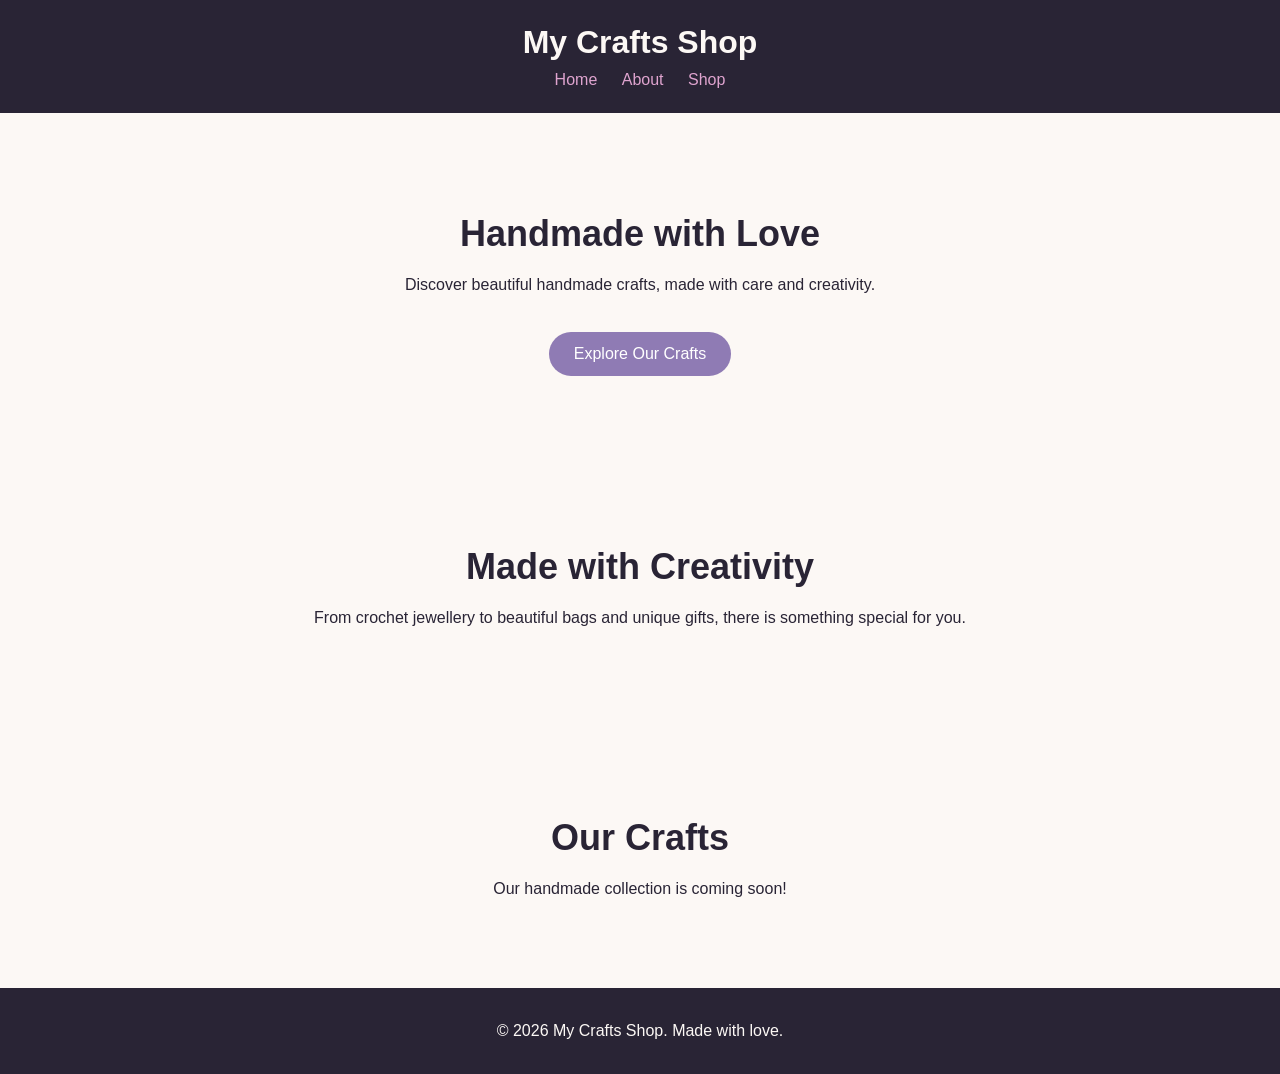
==== index.html @ 388a6484 "Add initial HTML structure for My Crafts Shop" ====
<!DOCTYPE html>
<html lang="en">
<head>
    <meta charset="UTF-8">
    <meta name="viewport" content="width=device-width, initial-scale=1.0">
    <title>My Crafts Shop</title>

    <style>
        * {
            box-sizing: border-box;
        }

        body {
            margin: 0;
            font-family: Arial, sans-serif;
            background-color: #FCF8F5;
            color: #292435;
        }

        header {
            background-color: #292435;
            color: #FCF8F5;
            padding: 24px;
            text-align: center;
        }

        header h1 {
            margin: 0 0 10px;
        }

        nav a {
            color: #DFA4CF;
            text-decoration: none;
            margin: 0 10px;
        }

        .hero {
            text-align: center;
            padding: 70px 20px;
        }

        .hero h2 {
            font-size: 36px;
            margin-bottom: 12px;
        }

        .hero p {
            line-height: 1.7;
        }

        .shop-button {
            display: inline-block;
            margin-top: 18px;
            padding: 13px 25px;
            background-color: #8F7BB4;
            color: white;
            text-decoration: none;
            border-radius: 25px;
        }

        footer {
            background-color: #292435;
            color: #FCF8F5;
            text-align: center;
            padding: 18px;
        }
    </style>
</head>

<body>

    <header>
        <h1>My Crafts Shop</h1>
        <nav>
            <a href="#home">Home</a>
            <a href="#about">About</a>
            <a href="#shop">Shop</a>
        </nav>
    </header>

    <main>
        <section class="hero" id="home">
            <h2>Handmade with Love</h2>
            <p>Discover beautiful handmade crafts, made with care
               and creativity.</p>
            <a class="shop-button" href="#shop">Explore Our Crafts</a>
        </section>

        <section class="hero" id="about">
            <h2>Made with Creativity</h2>
            <p>From crochet jewellery to beautiful bags and
               unique gifts, there is something special for you.</p>
        </section>

        <section class="hero" id="shop">
            <h2>Our Crafts</h2>
            <p>Our handmade collection is coming soon!</p>
        </section>
    </main>

    <footer>
        <p>© 2026 My Crafts Shop. Made with love.</p>
    </footer>

</body>
</html>
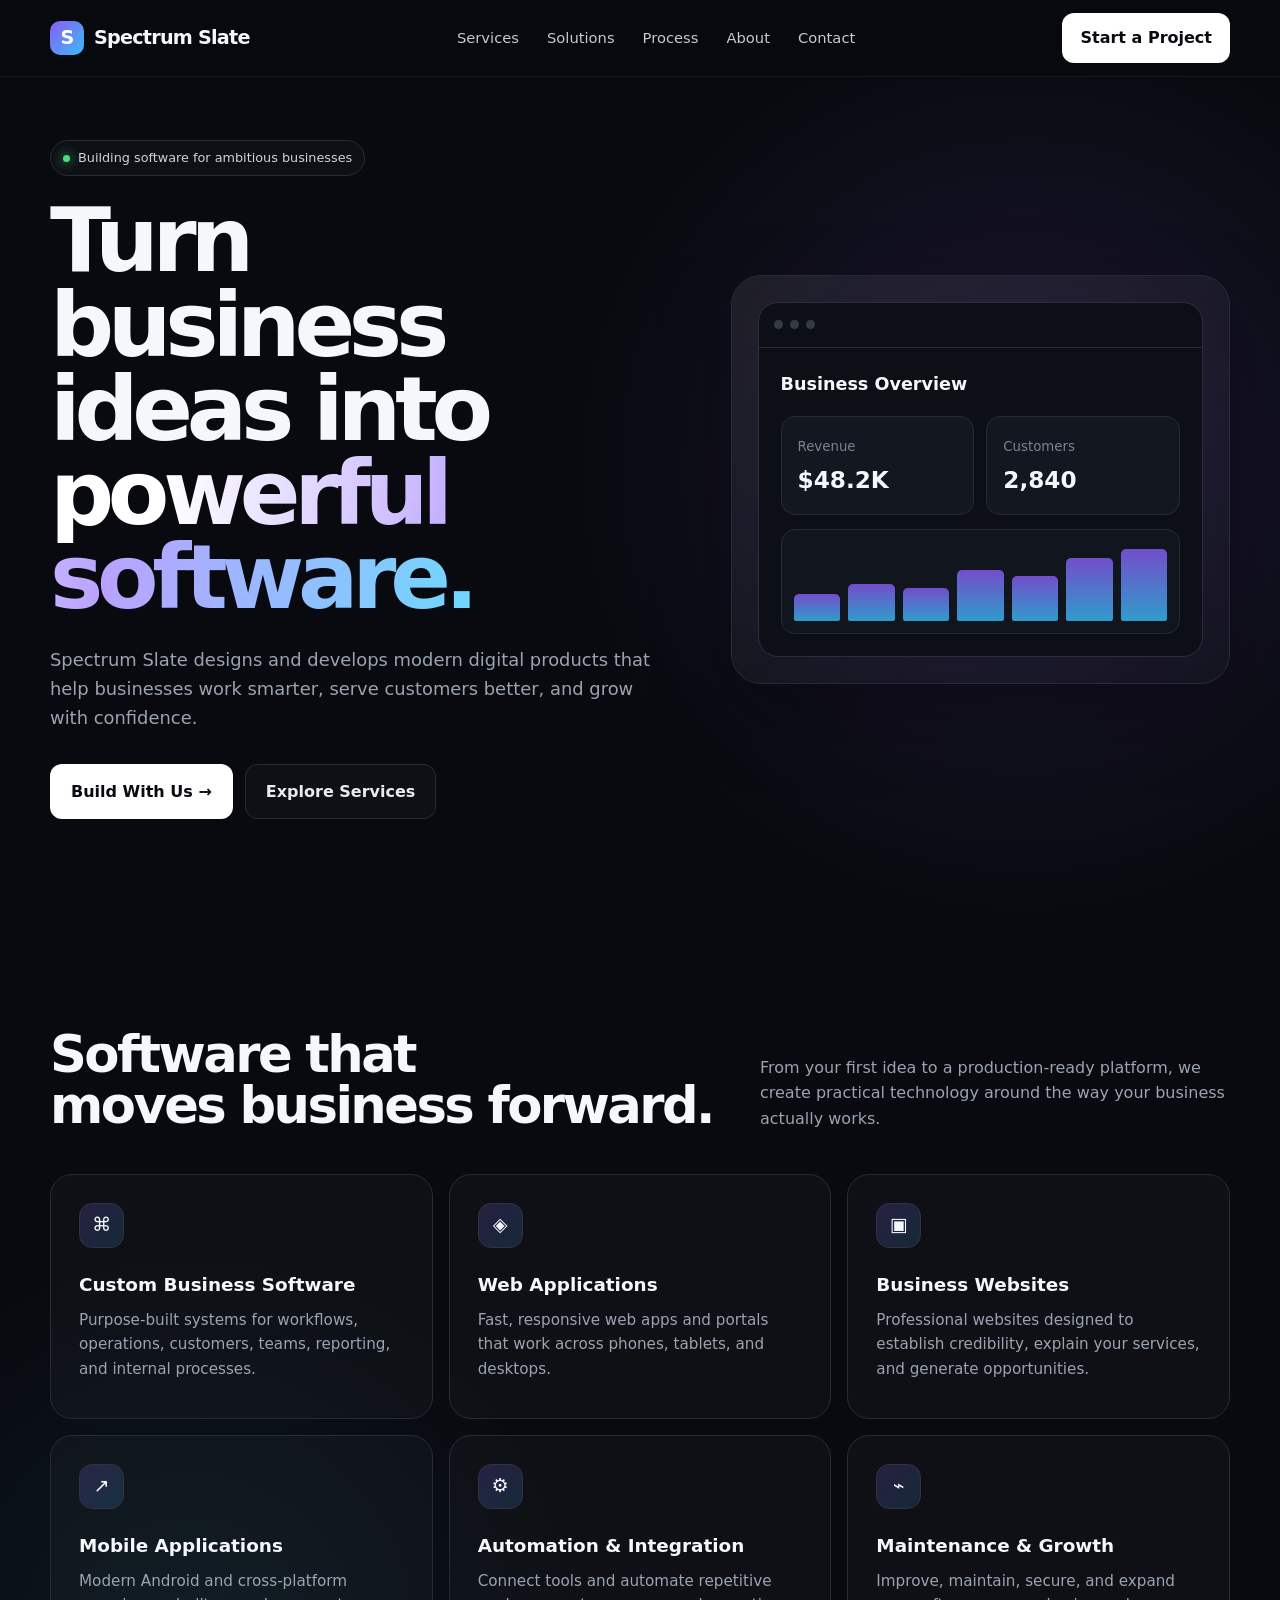
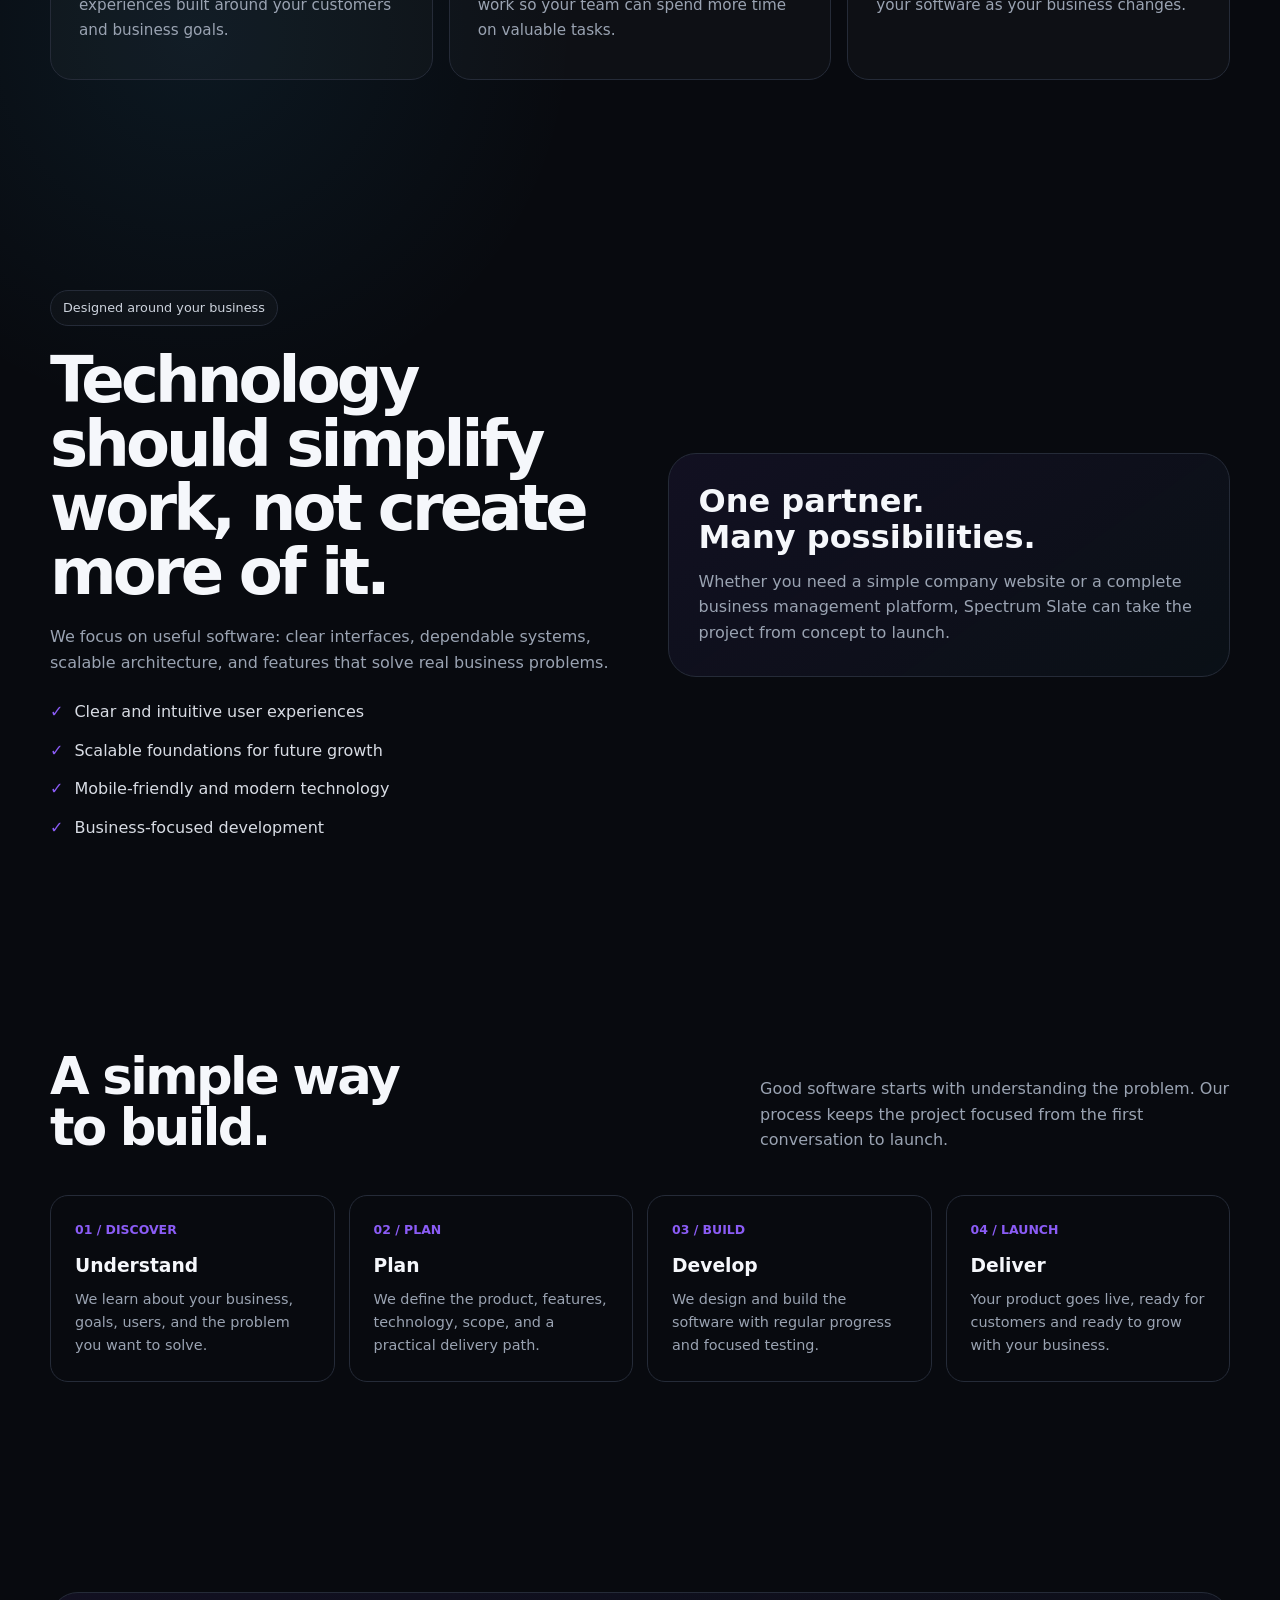
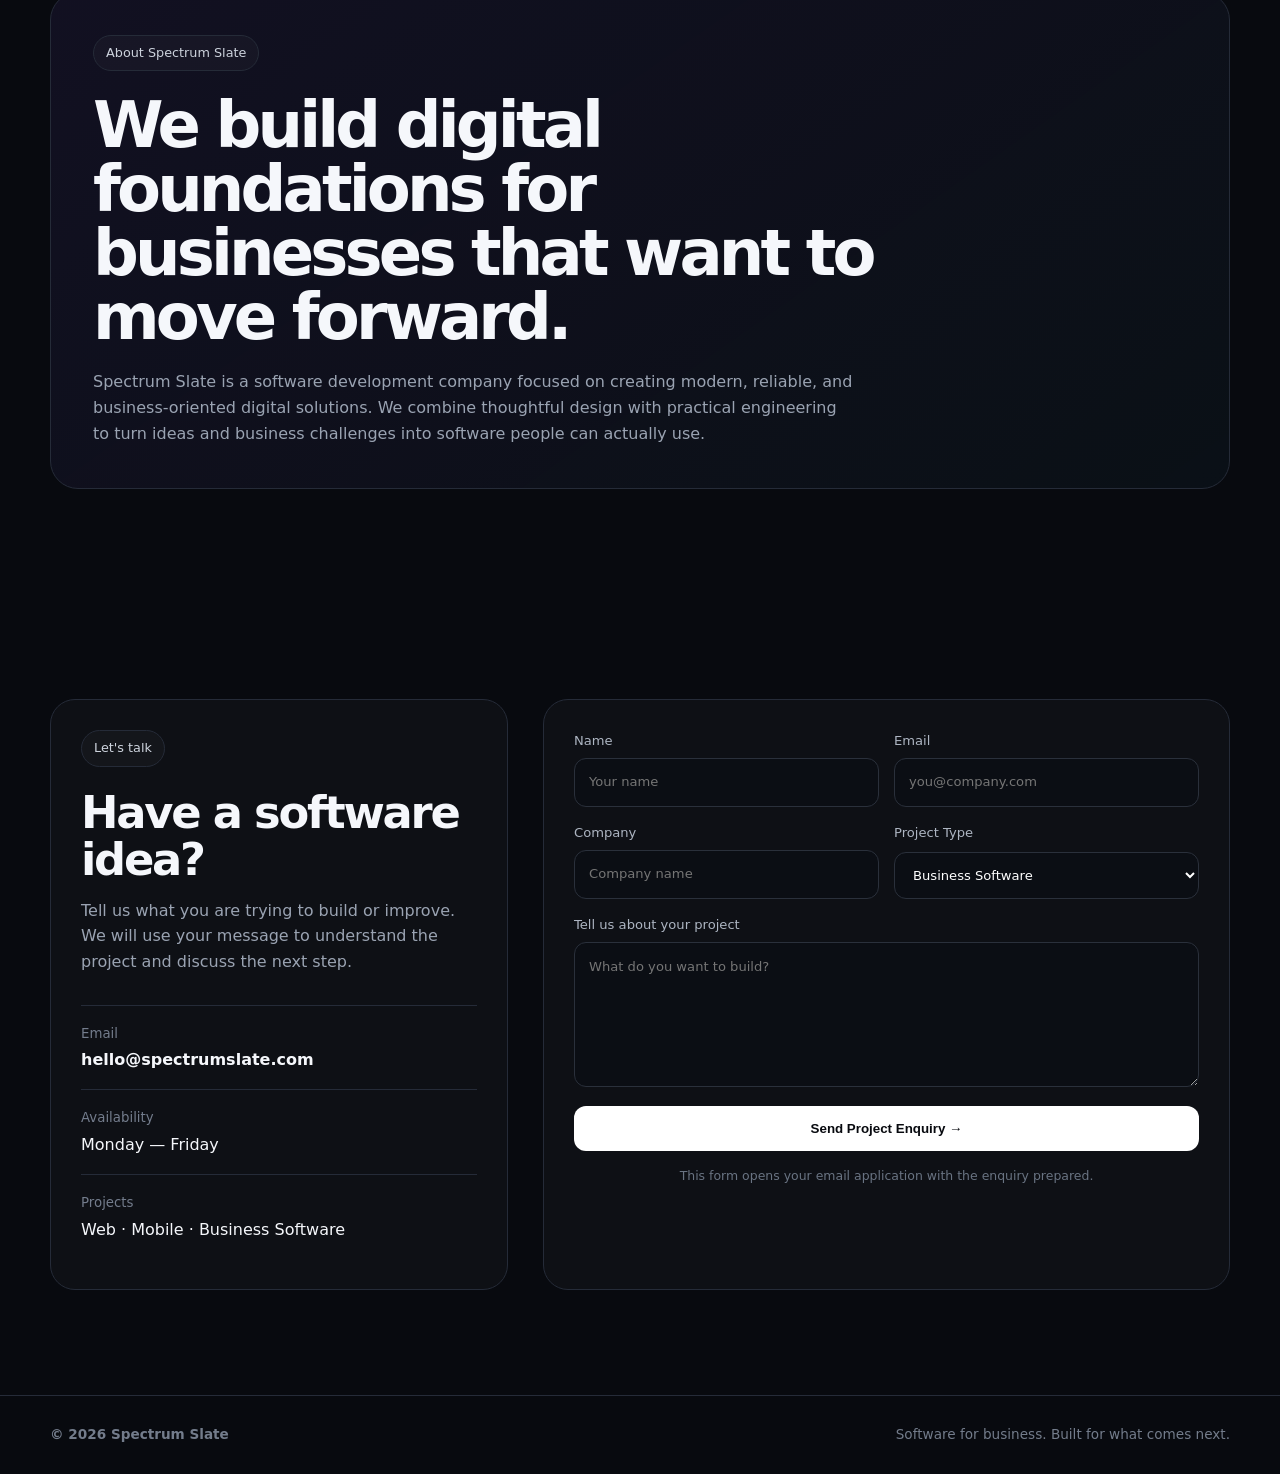
==== commit 13cb5655: "Add initial index.html for Spectrum Slate website This HTML file serves as the main structure for th" ====
--- a/index.html
+++ b/index.html
@@ -1,107 +1,230 @@
-
 <!DOCTYPE html>
 <html lang="en">
 <head>
-    <meta charset="UTF-8">
-    <meta name="viewport" content="width=device-width, initial-scale=1.0">
-    <title>My Crafts Shop</title>
-
-    <style>
-        * {
-            box-sizing: border-box;
-        }
-
-        body {
-            margin: 0;
-            font-family: Arial, sans-serif;
-            background-color: #FCF8F5;
-            color: #292435;
-        }
-
-        header {
-            background-color: #292435;
-            color: #FCF8F5;
-            padding: 24px;
-            text-align: center;
-        }
-
-        header h1 {
-            margin: 0 0 10px;
-        }
-
-        nav a {
-            color: #DFA4CF;
-            text-decoration: none;
-            margin: 0 10px;
-        }
-
-        .hero {
-            text-align: center;
-            padding: 70px 20px;
-        }
-
-        .hero h2 {
-            font-size: 36px;
-            margin-bottom: 12px;
-        }
-
-        .hero p {
-            line-height: 1.7;
-        }
-
-        .shop-button {
-            display: inline-block;
-            margin-top: 18px;
-            padding: 13px 25px;
-            background-color: #8F7BB4;
-            color: white;
-            text-decoration: none;
-            border-radius: 25px;
-        }
-
-        footer {
-            background-color: #292435;
-            color: #FCF8F5;
-            text-align: center;
-            padding: 18px;
-        }
-    </style>
+  <meta charset="UTF-8">
+  <meta name="viewport" content="width=device-width, initial-scale=1.0">
+  <meta name="description" content="Spectrum Slate builds modern software solutions for businesses, from websites and business systems to custom applications.">
+  <meta name="keywords" content="Spectrum Slate, business software, software development, web development, custom software, business systems">
+  <meta name="theme-color" content="#0b0d12">
+  <title>Spectrum Slate — Software for Business</title>
+  <style>
+    :root{
+      --bg:#080a0f;--surface:#10131a;--surface2:#151923;--text:#f5f7fb;
+      --muted:#9aa3b2;--line:#252b38;--accent:#8b5cf6;--accent2:#38bdf8;
+      --max:1180px;--radius:22px;
+    }
+    *{box-sizing:border-box;margin:0;padding:0}
+    html{scroll-behavior:smooth}
+    body{font-family:Inter,ui-sans-serif,system-ui,-apple-system,Segoe UI,Roboto,Arial,sans-serif;background:
+      radial-gradient(circle at 80% 10%,rgba(139,92,246,.16),transparent 28rem),
+      radial-gradient(circle at 15% 35%,rgba(56,189,248,.08),transparent 24rem),var(--bg);
+      color:var(--text);line-height:1.6;overflow-x:hidden}
+    a{color:inherit;text-decoration:none}
+    .container{width:min(calc(100% - 40px),var(--max));margin:auto}
+    header{position:fixed;top:0;left:0;right:0;z-index:20;background:rgba(8,10,15,.72);backdrop-filter:blur(18px);border-bottom:1px solid rgba(255,255,255,.06)}
+    nav{height:76px;display:flex;align-items:center;justify-content:space-between}
+    .logo{font-size:1.2rem;font-weight:800;letter-spacing:-.04em;display:flex;align-items:center;gap:10px}
+    .logo-mark{width:34px;height:34px;border-radius:10px;background:linear-gradient(135deg,var(--accent),var(--accent2));display:grid;place-items:center;font-weight:900;color:#fff}
+    .links{display:flex;gap:28px;align-items:center}
+    .links a{font-size:.92rem;color:#c5cad4;transition:.2s}
+    .links a:hover{color:#fff}
+    .nav-cta,.btn{display:inline-flex;align-items:center;justify-content:center;border:1px solid transparent;border-radius:12px;padding:11px 17px;font-weight:700;transition:.2s}
+    .nav-cta,.btn-primary{background:#fff;color:#080a0f}
+    .nav-cta:hover,.btn-primary:hover{transform:translateY(-2px);box-shadow:0 12px 35px rgba(255,255,255,.12)}
+    .menu{display:none;background:none;border:0;color:#fff;font-size:1.7rem}
+    section{padding:105px 0}
+    .hero{min-height:100vh;display:flex;align-items:center;padding-top:140px}
+    .hero-grid{display:grid;grid-template-columns:1.1fr .9fr;gap:70px;align-items:center}
+    .eyebrow{display:inline-flex;gap:8px;align-items:center;border:1px solid var(--line);background:rgba(255,255,255,.025);border-radius:999px;padding:7px 12px;color:#cdd3dd;font-size:.8rem;margin-bottom:22px}
+    .dot{width:7px;height:7px;border-radius:50%;background:#4ade80;box-shadow:0 0 12px #4ade80}
+    h1{font-size:clamp(3rem,7vw,6.5rem);line-height:.94;letter-spacing:-.07em;max-width:850px}
+    .gradient{background:linear-gradient(100deg,#fff 15%,#b9a2ff 55%,#6ed8ff);-webkit-background-clip:text;background-clip:text;color:transparent}
+    .hero p{font-size:1.12rem;color:var(--muted);max-width:650px;margin:27px 0 31px}
+    .actions{display:flex;gap:12px;flex-wrap:wrap}
+    .btn{padding:14px 20px}
+    .btn-secondary{border-color:var(--line);background:rgba(255,255,255,.025);color:#e8ebf1}
+    .btn-secondary:hover{border-color:#4a5262;background:rgba(255,255,255,.06)}
+    .hero-card{position:relative;border:1px solid var(--line);border-radius:30px;background:linear-gradient(145deg,rgba(255,255,255,.07),rgba(255,255,255,.015));padding:26px;box-shadow:0 30px 80px rgba(0,0,0,.3)}
+    .window{border:1px solid #29303d;border-radius:20px;background:#0c0f15;overflow:hidden}
+    .window-top{height:45px;border-bottom:1px solid #252b36;display:flex;align-items:center;gap:7px;padding:0 15px}
+    .window-top i{width:9px;height:9px;border-radius:50%;background:#343b49}
+    .dashboard{padding:22px}
+    .dash-title{font-size:1.1rem;font-weight:750;margin-bottom:18px}
+    .metric-grid{display:grid;grid-template-columns:repeat(2,1fr);gap:12px}
+    .metric{background:#131720;border:1px solid #252b36;border-radius:14px;padding:16px}
+    .metric small{color:#788292}.metric strong{display:block;font-size:1.45rem;margin-top:3px}
+    .bars{margin-top:14px;height:105px;display:flex;align-items:end;gap:8px;padding:12px;background:#11151d;border:1px solid #252b36;border-radius:14px}
+    .bar{flex:1;border-radius:5px 5px 2px 2px;background:linear-gradient(180deg,#8b5cf6,#38bdf8);opacity:.8}
+    .section-head{display:flex;justify-content:space-between;gap:30px;align-items:end;margin-bottom:42px}
+    .section-head h2{font-size:clamp(2rem,4vw,3.5rem);line-height:1;letter-spacing:-.05em}
+    .section-head p{color:var(--muted);max-width:470px}
+    .cards{display:grid;grid-template-columns:repeat(3,1fr);gap:16px}
+    .card{border:1px solid var(--line);background:rgba(255,255,255,.025);border-radius:var(--radius);padding:28px;min-height:245px;transition:.25s}
+    .card:hover{transform:translateY(-5px);border-color:#3b4352;background:rgba(255,255,255,.045)}
+    .icon{width:45px;height:45px;border-radius:13px;background:linear-gradient(135deg,rgba(139,92,246,.2),rgba(56,189,248,.15));border:1px solid #343142;display:grid;place-items:center;margin-bottom:22px;font-size:1.2rem}
+    .card h3{font-size:1.15rem;margin-bottom:9px}.card p{color:var(--muted);font-size:.95rem}
+    .split{display:grid;grid-template-columns:1fr 1fr;gap:55px;align-items:center}
+    .feature-box{border:1px solid var(--line);border-radius:28px;padding:30px;background:linear-gradient(145deg,rgba(139,92,246,.08),rgba(56,189,248,.03))}
+    .feature-box h3{font-size:2rem;line-height:1.1;margin-bottom:14px}.feature-box p{color:var(--muted)}
+    .checks{display:grid;gap:13px;margin-top:24px}.check{display:flex;gap:11px;align-items:flex-start;color:#d8dce4}.check span{color:#8b5cf6;font-weight:900}
+    .steps{display:grid;grid-template-columns:repeat(4,1fr);gap:14px}.step{padding:24px;border:1px solid var(--line);border-radius:18px}.num{font-size:.78rem;color:#8b5cf6;font-weight:800}.step h3{margin:11px 0 7px}.step p{color:var(--muted);font-size:.9rem}
+    .contact-wrap{display:grid;grid-template-columns:.8fr 1.2fr;gap:35px}
+    .contact-info,.form{border:1px solid var(--line);border-radius:25px;padding:30px;background:rgba(255,255,255,.025)}
+    .contact-info h2{font-size:2.8rem;line-height:1.05;letter-spacing:-.05em;margin-bottom:15px}.contact-info>p{color:var(--muted);margin-bottom:30px}
+    .contact-item{padding:17px 0;border-top:1px solid var(--line)}.contact-item small{display:block;color:#737c8c;margin-bottom:3px}.contact-item a{font-weight:650}
+    form{display:grid;gap:15px}.row{display:grid;grid-template-columns:1fr 1fr;gap:15px}
+    label{font-size:.82rem;color:#adb5c2;display:grid;gap:7px}
+    input,textarea,select{width:100%;border:1px solid #2a303b;background:#0b0e14;color:#fff;border-radius:12px;padding:13px 14px;font:inherit;outline:none}
+    input:focus,textarea:focus,select:focus{border-color:#7160a8;box-shadow:0 0 0 3px rgba(139,92,246,.1)}
+    textarea{min-height:145px;resize:vertical}.form .btn{width:100%;margin-top:4px;cursor:pointer}
+    .notice{font-size:.78rem;color:#697382;text-align:center}
+    footer{border-top:1px solid var(--line);padding:28px 0;color:#737c8b;font-size:.85rem}.footer-inner{display:flex;justify-content:space-between;gap:20px}
+    @media(max-width:900px){.hero-grid,.split,.contact-wrap{grid-template-columns:1fr}.cards{grid-template-columns:1fr 1fr}.steps{grid-template-columns:1fr 1fr}.hero-card{max-width:650px}.hero{padding-top:125px}}
+    @media(max-width:650px){.container{width:min(calc(100% - 28px),var(--max))}section{padding:78px 0}.links{display:none;position:absolute;top:76px;left:0;right:0;padding:20px;background:#0b0e14;border-bottom:1px solid var(--line);flex-direction:column;gap:18px}.links.open{display:flex}.menu{display:block}.nav-cta{display:none}.cards,.steps,.row{grid-template-columns:1fr}.hero h1{font-size:3.5rem}.section-head{display:block}.section-head p{margin-top:16px}.footer-inner{display:block}.footer-inner span{display:block;margin-top:8px}}
+  </style>
 </head>
-
 <body>
-
-    <header>
-        <h1>My Crafts Shop</h1>
-        <nav>
-            <a href="#home">Home</a>
-            <a href="#about">About</a>
-            <a href="#shop">Shop</a>
-        </nav>
-    </header>
-
-    <main>
-        <section class="hero" id="home">
-            <h2>Handmade with Love</h2>
-            <p>Discover beautiful handmade crafts, made with care
-               and creativity.</p>
-            <a class="shop-button" href="#shop">Explore Our Crafts</a>
-        </section>
-
-        <section class="hero" id="about">
-            <h2>Made with Creativity</h2>
-            <p>From crochet jewellery to beautiful bags and
-               unique gifts, there is something special for you.</p>
-        </section>
-
-        <section class="hero" id="shop">
-            <h2>Our Crafts</h2>
-            <p>Our handmade collection is coming soon!</p>
-        </section>
-    </main>
-
-    <footer>
-        <p>© 2026 My Crafts Shop. Made with love.</p>
-    </footer>
-
+<header>
+  <div class="container">
+    <nav>
+      <a href="#home" class="logo"><span class="logo-mark">S</span> Spectrum Slate</a>
+      <div class="links" id="navLinks">
+        <a href="#services">Services</a><a href="#solutions">Solutions</a><a href="#process">Process</a><a href="#about">About</a><a href="#contact">Contact</a>
+      </div>
+      <a class="nav-cta" href="#contact">Start a Project</a>
+      <button class="menu" id="menu" aria-label="Open menu">☰</button>
+    </nav>
+  </div>
+</header>
+
+<main>
+<section class="hero" id="home">
+  <div class="container hero-grid">
+    <div>
+      <div class="eyebrow"><span class="dot"></span> Building software for ambitious businesses</div>
+      <h1>Turn business ideas into <span class="gradient">powerful software.</span></h1>
+      <p>Spectrum Slate designs and develops modern digital products that help businesses work smarter, serve customers better, and grow with confidence.</p>
+      <div class="actions"><a class="btn btn-primary" href="#contact">Build With Us →</a><a class="btn btn-secondary" href="#services">Explore Services</a></div>
+    </div>
+    <div class="hero-card">
+      <div class="window">
+        <div class="window-top"><i></i><i></i><i></i></div>
+        <div class="dashboard">
+          <div class="dash-title">Business Overview</div>
+          <div class="metric-grid"><div class="metric"><small>Revenue</small><strong>$48.2K</strong></div><div class="metric"><small>Customers</small><strong>2,840</strong></div></div>
+          <div class="bars"><div class="bar" style="height:35%"></div><div class="bar" style="height:48%"></div><div class="bar" style="height:42%"></div><div class="bar" style="height:65%"></div><div class="bar" style="height:57%"></div><div class="bar" style="height:80%"></div><div class="bar" style="height:92%"></div></div>
+        </div>
+      </div>
+    </div>
+  </div>
+</section>
+
+<section id="services">
+  <div class="container">
+    <div class="section-head"><h2>Software that<br>moves business forward.</h2><p>From your first idea to a production-ready platform, we create practical technology around the way your business actually works.</p></div>
+    <div class="cards">
+      <article class="card"><div class="icon">⌘</div><h3>Custom Business Software</h3><p>Purpose-built systems for workflows, operations, customers, teams, reporting, and internal processes.</p></article>
+      <article class="card"><div class="icon">◈</div><h3>Web Applications</h3><p>Fast, responsive web apps and portals that work across phones, tablets, and desktops.</p></article>
+      <article class="card"><div class="icon">▣</div><h3>Business Websites</h3><p>Professional websites designed to establish credibility, explain your services, and generate opportunities.</p></article>
+      <article class="card"><div class="icon">↗</div><h3>Mobile Applications</h3><p>Modern Android and cross-platform experiences built around your customers and business goals.</p></article>
+      <article class="card"><div class="icon">⚙</div><h3>Automation & Integration</h3><p>Connect tools and automate repetitive work so your team can spend more time on valuable tasks.</p></article>
+      <article class="card"><div class="icon">⌁</div><h3>Maintenance & Growth</h3><p>Improve, maintain, secure, and expand your software as your business changes.</p></article>
+    </div>
+  </div>
+</section>
+
+<section id="solutions">
+  <div class="container split">
+    <div>
+      <div class="eyebrow">Designed around your business</div>
+      <h2 style="font-size:clamp(2.2rem,5vw,4.2rem);line-height:1;letter-spacing:-.06em">Technology should simplify work, not create more of it.</h2>
+      <p style="color:var(--muted);margin-top:20px">We focus on useful software: clear interfaces, dependable systems, scalable architecture, and features that solve real business problems.</p>
+      <div class="checks">
+        <div class="check"><span>✓</span> Clear and intuitive user experiences</div>
+        <div class="check"><span>✓</span> Scalable foundations for future growth</div>
+        <div class="check"><span>✓</span> Mobile-friendly and modern technology</div>
+        <div class="check"><span>✓</span> Business-focused development</div>
+      </div>
+    </div>
+    <div class="feature-box">
+      <h3>One partner.<br>Many possibilities.</h3>
+      <p>Whether you need a simple company website or a complete business management platform, Spectrum Slate can take the project from concept to launch.</p>
+    </div>
+  </div>
+</section>
+
+<section id="process">
+  <div class="container">
+    <div class="section-head"><h2>A simple way<br>to build.</h2><p>Good software starts with understanding the problem. Our process keeps the project focused from the first conversation to launch.</p></div>
+    <div class="steps">
+      <div class="step"><div class="num">01 / DISCOVER</div><h3>Understand</h3><p>We learn about your business, goals, users, and the problem you want to solve.</p></div>
+      <div class="step"><div class="num">02 / PLAN</div><h3>Plan</h3><p>We define the product, features, technology, scope, and a practical delivery path.</p></div>
+      <div class="step"><div class="num">03 / BUILD</div><h3>Develop</h3><p>We design and build the software with regular progress and focused testing.</p></div>
+      <div class="step"><div class="num">04 / LAUNCH</div><h3>Deliver</h3><p>Your product goes live, ready for customers and ready to grow with your business.</p></div>
+    </div>
+  </div>
+</section>
+
+<section id="about">
+  <div class="container">
+    <div class="feature-box" style="padding:42px">
+      <div class="eyebrow">About Spectrum Slate</div>
+      <h2 style="font-size:clamp(2.3rem,5vw,4rem);line-height:1;letter-spacing:-.06em;max-width:800px">We build digital foundations for businesses that want to move forward.</h2>
+      <p style="max-width:760px;margin-top:20px;color:var(--muted)">Spectrum Slate is a software development company focused on creating modern, reliable, and business-oriented digital solutions. We combine thoughtful design with practical engineering to turn ideas and business challenges into software people can actually use.</p>
+    </div>
+  </div>
+</section>
+
+<section id="contact">
+  <div class="container contact-wrap">
+    <div class="contact-info">
+      <div class="eyebrow">Let's talk</div>
+      <h2>Have a software idea?</h2>
+      <p>Tell us what you are trying to build or improve. We will use your message to understand the project and discuss the next step.</p>
+      <div class="contact-item"><small>Email</small><a href="mailto:hello@spectrumslate.com">hello@spectrumslate.com</a></div>
+      <div class="contact-item"><small>Availability</small><span>Monday — Friday</span></div>
+      <div class="contact-item"><small>Projects</small><span>Web · Mobile · Business Software</span></div>
+    </div>
+    <div class="form">
+      <form id="contactForm">
+        <div class="row">
+          <label>Name<input required name="name" placeholder="Your name"></label>
+          <label>Email<input required type="email" name="email" placeholder="you@company.com"></label>
+        </div>
+        <div class="row">
+          <label>Company<input name="company" placeholder="Company name"></label>
+          <label>Project Type<select name="type"><option>Business Software</option><option>Website</option><option>Web Application</option><option>Mobile Application</option><option>Automation / Integration</option><option>Other</option></select></label>
+        </div>
+        <label>Tell us about your project<textarea required name="message" placeholder="What do you want to build?"></textarea></label>
+        <button class="btn btn-primary" type="submit">Send Project Enquiry →</button>
+        <div class="notice">This form opens your email application with the enquiry prepared.</div>
+      </form>
+    </div>
+  </div>
+</section>
+</main>
+
+<footer>
+  <div class="container footer-inner">
+    <strong>© 2026 Spectrum Slate</strong>
+    <span>Software for business. Built for what comes next.</span>
+  </div>
+</footer>
+
+<script>
+  const menu=document.getElementById('menu'), links=document.getElementById('navLinks');
+  menu.addEventListener('click',()=>links.classList.toggle('open'));
+  links.querySelectorAll('a').forEach(a=>a.addEventListener('click',()=>links.classList.remove('open')));
+
+  document.getElementById('contactForm').addEventListener('submit',function(e){
+    e.preventDefault();
+    const d=new FormData(this);
+    const subject=encodeURIComponent('New Spectrum Slate Project Enquiry');
+    const body=encodeURIComponent(
+      `Name: ${d.get('name')}\nEmail: ${d.get('email')}\nCompany: ${d.get('company')}\nProject Type: ${d.get('type')}\n\nProject details:\n${d.get('message')}`
+    );
+    window.location.href=`mailto:hello@spectrumslate.com?subject=${subject}&body=${body}`;
+  });
+</script>
 </body>
 </html>
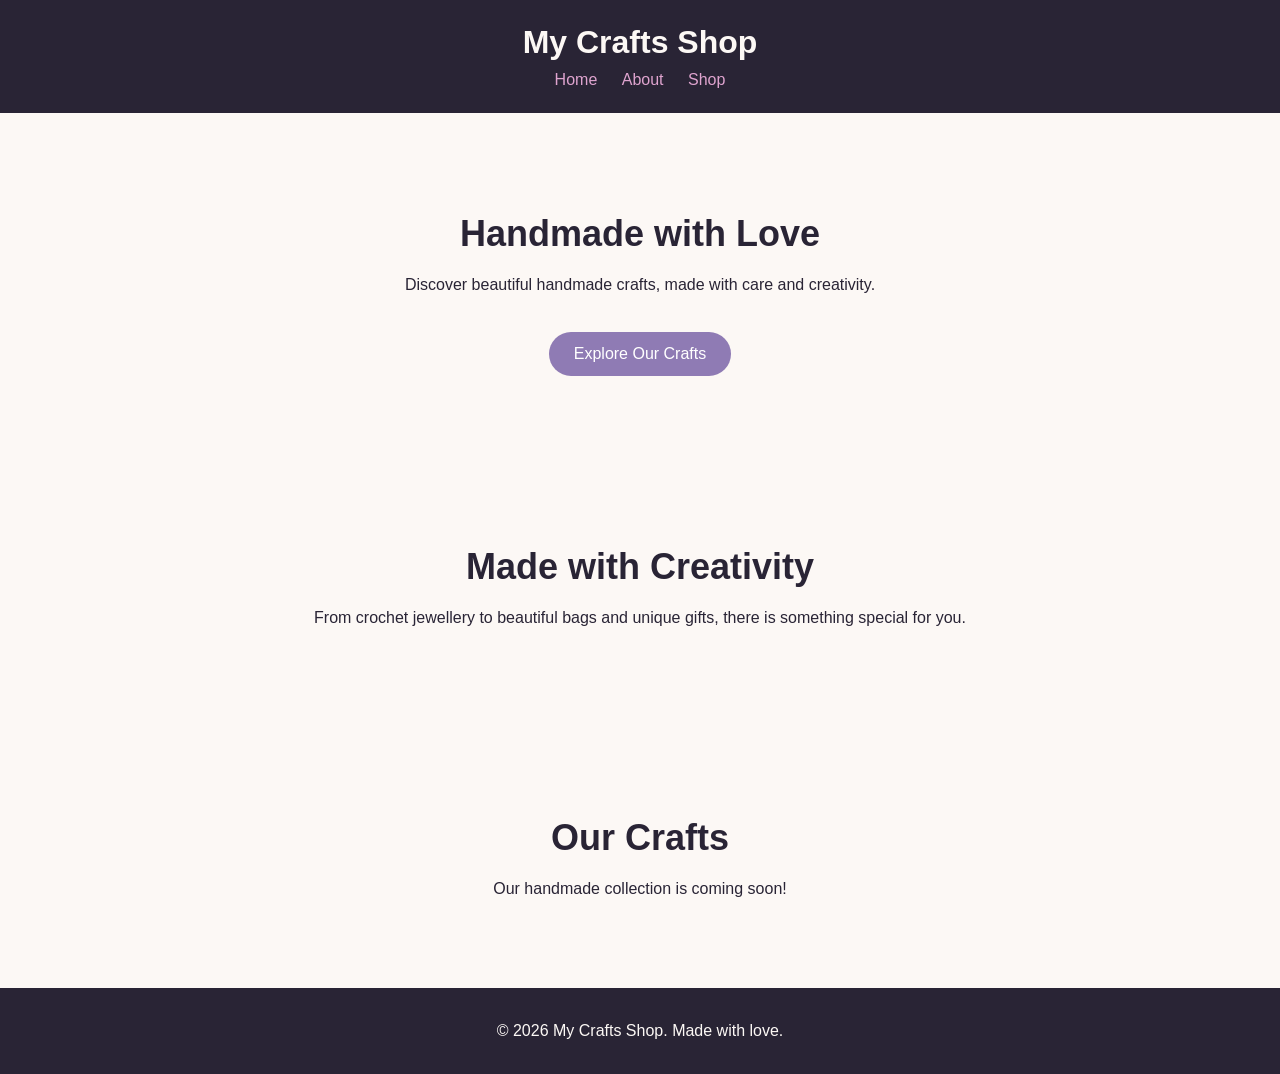
==== commit 27fca5b3: "Add initial HTML structure for My Crafts Shop" ====
--- a/index.html
+++ b/index.html
@@ -1,230 +1,107 @@
+
 <!DOCTYPE html>
 <html lang="en">
 <head>
-  <meta charset="UTF-8">
-  <meta name="viewport" content="width=device-width, initial-scale=1.0">
-  <meta name="description" content="Spectrum Slate builds modern software solutions for businesses, from websites and business systems to custom applications.">
-  <meta name="keywords" content="Spectrum Slate, business software, software development, web development, custom software, business systems">
-  <meta name="theme-color" content="#0b0d12">
-  <title>Spectrum Slate — Software for Business</title>
-  <style>
-    :root{
-      --bg:#080a0f;--surface:#10131a;--surface2:#151923;--text:#f5f7fb;
-      --muted:#9aa3b2;--line:#252b38;--accent:#8b5cf6;--accent2:#38bdf8;
-      --max:1180px;--radius:22px;
-    }
-    *{box-sizing:border-box;margin:0;padding:0}
-    html{scroll-behavior:smooth}
-    body{font-family:Inter,ui-sans-serif,system-ui,-apple-system,Segoe UI,Roboto,Arial,sans-serif;background:
-      radial-gradient(circle at 80% 10%,rgba(139,92,246,.16),transparent 28rem),
-      radial-gradient(circle at 15% 35%,rgba(56,189,248,.08),transparent 24rem),var(--bg);
-      color:var(--text);line-height:1.6;overflow-x:hidden}
-    a{color:inherit;text-decoration:none}
-    .container{width:min(calc(100% - 40px),var(--max));margin:auto}
-    header{position:fixed;top:0;left:0;right:0;z-index:20;background:rgba(8,10,15,.72);backdrop-filter:blur(18px);border-bottom:1px solid rgba(255,255,255,.06)}
-    nav{height:76px;display:flex;align-items:center;justify-content:space-between}
-    .logo{font-size:1.2rem;font-weight:800;letter-spacing:-.04em;display:flex;align-items:center;gap:10px}
-    .logo-mark{width:34px;height:34px;border-radius:10px;background:linear-gradient(135deg,var(--accent),var(--accent2));display:grid;place-items:center;font-weight:900;color:#fff}
-    .links{display:flex;gap:28px;align-items:center}
-    .links a{font-size:.92rem;color:#c5cad4;transition:.2s}
-    .links a:hover{color:#fff}
-    .nav-cta,.btn{display:inline-flex;align-items:center;justify-content:center;border:1px solid transparent;border-radius:12px;padding:11px 17px;font-weight:700;transition:.2s}
-    .nav-cta,.btn-primary{background:#fff;color:#080a0f}
-    .nav-cta:hover,.btn-primary:hover{transform:translateY(-2px);box-shadow:0 12px 35px rgba(255,255,255,.12)}
-    .menu{display:none;background:none;border:0;color:#fff;font-size:1.7rem}
-    section{padding:105px 0}
-    .hero{min-height:100vh;display:flex;align-items:center;padding-top:140px}
-    .hero-grid{display:grid;grid-template-columns:1.1fr .9fr;gap:70px;align-items:center}
-    .eyebrow{display:inline-flex;gap:8px;align-items:center;border:1px solid var(--line);background:rgba(255,255,255,.025);border-radius:999px;padding:7px 12px;color:#cdd3dd;font-size:.8rem;margin-bottom:22px}
-    .dot{width:7px;height:7px;border-radius:50%;background:#4ade80;box-shadow:0 0 12px #4ade80}
-    h1{font-size:clamp(3rem,7vw,6.5rem);line-height:.94;letter-spacing:-.07em;max-width:850px}
-    .gradient{background:linear-gradient(100deg,#fff 15%,#b9a2ff 55%,#6ed8ff);-webkit-background-clip:text;background-clip:text;color:transparent}
-    .hero p{font-size:1.12rem;color:var(--muted);max-width:650px;margin:27px 0 31px}
-    .actions{display:flex;gap:12px;flex-wrap:wrap}
-    .btn{padding:14px 20px}
-    .btn-secondary{border-color:var(--line);background:rgba(255,255,255,.025);color:#e8ebf1}
-    .btn-secondary:hover{border-color:#4a5262;background:rgba(255,255,255,.06)}
-    .hero-card{position:relative;border:1px solid var(--line);border-radius:30px;background:linear-gradient(145deg,rgba(255,255,255,.07),rgba(255,255,255,.015));padding:26px;box-shadow:0 30px 80px rgba(0,0,0,.3)}
-    .window{border:1px solid #29303d;border-radius:20px;background:#0c0f15;overflow:hidden}
-    .window-top{height:45px;border-bottom:1px solid #252b36;display:flex;align-items:center;gap:7px;padding:0 15px}
-    .window-top i{width:9px;height:9px;border-radius:50%;background:#343b49}
-    .dashboard{padding:22px}
-    .dash-title{font-size:1.1rem;font-weight:750;margin-bottom:18px}
-    .metric-grid{display:grid;grid-template-columns:repeat(2,1fr);gap:12px}
-    .metric{background:#131720;border:1px solid #252b36;border-radius:14px;padding:16px}
-    .metric small{color:#788292}.metric strong{display:block;font-size:1.45rem;margin-top:3px}
-    .bars{margin-top:14px;height:105px;display:flex;align-items:end;gap:8px;padding:12px;background:#11151d;border:1px solid #252b36;border-radius:14px}
-    .bar{flex:1;border-radius:5px 5px 2px 2px;background:linear-gradient(180deg,#8b5cf6,#38bdf8);opacity:.8}
-    .section-head{display:flex;justify-content:space-between;gap:30px;align-items:end;margin-bottom:42px}
-    .section-head h2{font-size:clamp(2rem,4vw,3.5rem);line-height:1;letter-spacing:-.05em}
-    .section-head p{color:var(--muted);max-width:470px}
-    .cards{display:grid;grid-template-columns:repeat(3,1fr);gap:16px}
-    .card{border:1px solid var(--line);background:rgba(255,255,255,.025);border-radius:var(--radius);padding:28px;min-height:245px;transition:.25s}
-    .card:hover{transform:translateY(-5px);border-color:#3b4352;background:rgba(255,255,255,.045)}
-    .icon{width:45px;height:45px;border-radius:13px;background:linear-gradient(135deg,rgba(139,92,246,.2),rgba(56,189,248,.15));border:1px solid #343142;display:grid;place-items:center;margin-bottom:22px;font-size:1.2rem}
-    .card h3{font-size:1.15rem;margin-bottom:9px}.card p{color:var(--muted);font-size:.95rem}
-    .split{display:grid;grid-template-columns:1fr 1fr;gap:55px;align-items:center}
-    .feature-box{border:1px solid var(--line);border-radius:28px;padding:30px;background:linear-gradient(145deg,rgba(139,92,246,.08),rgba(56,189,248,.03))}
-    .feature-box h3{font-size:2rem;line-height:1.1;margin-bottom:14px}.feature-box p{color:var(--muted)}
-    .checks{display:grid;gap:13px;margin-top:24px}.check{display:flex;gap:11px;align-items:flex-start;color:#d8dce4}.check span{color:#8b5cf6;font-weight:900}
-    .steps{display:grid;grid-template-columns:repeat(4,1fr);gap:14px}.step{padding:24px;border:1px solid var(--line);border-radius:18px}.num{font-size:.78rem;color:#8b5cf6;font-weight:800}.step h3{margin:11px 0 7px}.step p{color:var(--muted);font-size:.9rem}
-    .contact-wrap{display:grid;grid-template-columns:.8fr 1.2fr;gap:35px}
-    .contact-info,.form{border:1px solid var(--line);border-radius:25px;padding:30px;background:rgba(255,255,255,.025)}
-    .contact-info h2{font-size:2.8rem;line-height:1.05;letter-spacing:-.05em;margin-bottom:15px}.contact-info>p{color:var(--muted);margin-bottom:30px}
-    .contact-item{padding:17px 0;border-top:1px solid var(--line)}.contact-item small{display:block;color:#737c8c;margin-bottom:3px}.contact-item a{font-weight:650}
-    form{display:grid;gap:15px}.row{display:grid;grid-template-columns:1fr 1fr;gap:15px}
-    label{font-size:.82rem;color:#adb5c2;display:grid;gap:7px}
-    input,textarea,select{width:100%;border:1px solid #2a303b;background:#0b0e14;color:#fff;border-radius:12px;padding:13px 14px;font:inherit;outline:none}
-    input:focus,textarea:focus,select:focus{border-color:#7160a8;box-shadow:0 0 0 3px rgba(139,92,246,.1)}
-    textarea{min-height:145px;resize:vertical}.form .btn{width:100%;margin-top:4px;cursor:pointer}
-    .notice{font-size:.78rem;color:#697382;text-align:center}
-    footer{border-top:1px solid var(--line);padding:28px 0;color:#737c8b;font-size:.85rem}.footer-inner{display:flex;justify-content:space-between;gap:20px}
-    @media(max-width:900px){.hero-grid,.split,.contact-wrap{grid-template-columns:1fr}.cards{grid-template-columns:1fr 1fr}.steps{grid-template-columns:1fr 1fr}.hero-card{max-width:650px}.hero{padding-top:125px}}
-    @media(max-width:650px){.container{width:min(calc(100% - 28px),var(--max))}section{padding:78px 0}.links{display:none;position:absolute;top:76px;left:0;right:0;padding:20px;background:#0b0e14;border-bottom:1px solid var(--line);flex-direction:column;gap:18px}.links.open{display:flex}.menu{display:block}.nav-cta{display:none}.cards,.steps,.row{grid-template-columns:1fr}.hero h1{font-size:3.5rem}.section-head{display:block}.section-head p{margin-top:16px}.footer-inner{display:block}.footer-inner span{display:block;margin-top:8px}}
-  </style>
+    <meta charset="UTF-8">
+    <meta name="viewport" content="width=device-width, initial-scale=1.0">
+    <title>My Crafts Shop</title>
+
+    <style>
+        * {
+            box-sizing: border-box;
+        }
+
+        body {
+            margin: 0;
+            font-family: Arial, sans-serif;
+            background-color: #FCF8F5;
+            color: #292435;
+        }
+
+        header {
+            background-color: #292435;
+            color: #FCF8F5;
+            padding: 24px;
+            text-align: center;
+        }
+
+        header h1 {
+            margin: 0 0 10px;
+        }
+
+        nav a {
+            color: #DFA4CF;
+            text-decoration: none;
+            margin: 0 10px;
+        }
+
+        .hero {
+            text-align: center;
+            padding: 70px 20px;
+        }
+
+        .hero h2 {
+            font-size: 36px;
+            margin-bottom: 12px;
+        }
+
+        .hero p {
+            line-height: 1.7;
+        }
+
+        .shop-button {
+            display: inline-block;
+            margin-top: 18px;
+            padding: 13px 25px;
+            background-color: #8F7BB4;
+            color: white;
+            text-decoration: none;
+            border-radius: 25px;
+        }
+
+        footer {
+            background-color: #292435;
+            color: #FCF8F5;
+            text-align: center;
+            padding: 18px;
+        }
+    </style>
 </head>
+
 <body>
-<header>
-  <div class="container">
-    <nav>
-      <a href="#home" class="logo"><span class="logo-mark">S</span> Spectrum Slate</a>
-      <div class="links" id="navLinks">
-        <a href="#services">Services</a><a href="#solutions">Solutions</a><a href="#process">Process</a><a href="#about">About</a><a href="#contact">Contact</a>
-      </div>
-      <a class="nav-cta" href="#contact">Start a Project</a>
-      <button class="menu" id="menu" aria-label="Open menu">☰</button>
-    </nav>
-  </div>
-</header>
 
-<main>
-<section class="hero" id="home">
-  <div class="container hero-grid">
-    <div>
-      <div class="eyebrow"><span class="dot"></span> Building software for ambitious businesses</div>
-      <h1>Turn business ideas into <span class="gradient">powerful software.</span></h1>
-      <p>Spectrum Slate designs and develops modern digital products that help businesses work smarter, serve customers better, and grow with confidence.</p>
-      <div class="actions"><a class="btn btn-primary" href="#contact">Build With Us →</a><a class="btn btn-secondary" href="#services">Explore Services</a></div>
-    </div>
-    <div class="hero-card">
-      <div class="window">
-        <div class="window-top"><i></i><i></i><i></i></div>
-        <div class="dashboard">
-          <div class="dash-title">Business Overview</div>
-          <div class="metric-grid"><div class="metric"><small>Revenue</small><strong>$48.2K</strong></div><div class="metric"><small>Customers</small><strong>2,840</strong></div></div>
-          <div class="bars"><div class="bar" style="height:35%"></div><div class="bar" style="height:48%"></div><div class="bar" style="height:42%"></div><div class="bar" style="height:65%"></div><div class="bar" style="height:57%"></div><div class="bar" style="height:80%"></div><div class="bar" style="height:92%"></div></div>
-        </div>
-      </div>
-    </div>
-  </div>
-</section>
+    <header>
+        <h1>My Crafts Shop</h1>
+        <nav>
+            <a href="#home">Home</a>
+            <a href="#about">About</a>
+            <a href="#shop">Shop</a>
+        </nav>
+    </header>
 
-<section id="services">
-  <div class="container">
-    <div class="section-head"><h2>Software that<br>moves business forward.</h2><p>From your first idea to a production-ready platform, we create practical technology around the way your business actually works.</p></div>
-    <div class="cards">
-      <article class="card"><div class="icon">⌘</div><h3>Custom Business Software</h3><p>Purpose-built systems for workflows, operations, customers, teams, reporting, and internal processes.</p></article>
-      <article class="card"><div class="icon">◈</div><h3>Web Applications</h3><p>Fast, responsive web apps and portals that work across phones, tablets, and desktops.</p></article>
-      <article class="card"><div class="icon">▣</div><h3>Business Websites</h3><p>Professional websites designed to establish credibility, explain your services, and generate opportunities.</p></article>
-      <article class="card"><div class="icon">↗</div><h3>Mobile Applications</h3><p>Modern Android and cross-platform experiences built around your customers and business goals.</p></article>
-      <article class="card"><div class="icon">⚙</div><h3>Automation & Integration</h3><p>Connect tools and automate repetitive work so your team can spend more time on valuable tasks.</p></article>
-      <article class="card"><div class="icon">⌁</div><h3>Maintenance & Growth</h3><p>Improve, maintain, secure, and expand your software as your business changes.</p></article>
-    </div>
-  </div>
-</section>
+    <main>
+        <section class="hero" id="home">
+            <h2>Handmade with Love</h2>
+            <p>Discover beautiful handmade crafts, made with care
+               and creativity.</p>
+            <a class="shop-button" href="#shop">Explore Our Crafts</a>
+        </section>
 
-<section id="solutions">
-  <div class="container split">
-    <div>
-      <div class="eyebrow">Designed around your business</div>
-      <h2 style="font-size:clamp(2.2rem,5vw,4.2rem);line-height:1;letter-spacing:-.06em">Technology should simplify work, not create more of it.</h2>
-      <p style="color:var(--muted);margin-top:20px">We focus on useful software: clear interfaces, dependable systems, scalable architecture, and features that solve real business problems.</p>
-      <div class="checks">
-        <div class="check"><span>✓</span> Clear and intuitive user experiences</div>
-        <div class="check"><span>✓</span> Scalable foundations for future growth</div>
-        <div class="check"><span>✓</span> Mobile-friendly and modern technology</div>
-        <div class="check"><span>✓</span> Business-focused development</div>
-      </div>
-    </div>
-    <div class="feature-box">
-      <h3>One partner.<br>Many possibilities.</h3>
-      <p>Whether you need a simple company website or a complete business management platform, Spectrum Slate can take the project from concept to launch.</p>
-    </div>
-  </div>
-</section>
+        <section class="hero" id="about">
+            <h2>Made with Creativity</h2>
+            <p>From crochet jewellery to beautiful bags and
+               unique gifts, there is something special for you.</p>
+        </section>
 
-<section id="process">
-  <div class="container">
-    <div class="section-head"><h2>A simple way<br>to build.</h2><p>Good software starts with understanding the problem. Our process keeps the project focused from the first conversation to launch.</p></div>
-    <div class="steps">
-      <div class="step"><div class="num">01 / DISCOVER</div><h3>Understand</h3><p>We learn about your business, goals, users, and the problem you want to solve.</p></div>
-      <div class="step"><div class="num">02 / PLAN</div><h3>Plan</h3><p>We define the product, features, technology, scope, and a practical delivery path.</p></div>
-      <div class="step"><div class="num">03 / BUILD</div><h3>Develop</h3><p>We design and build the software with regular progress and focused testing.</p></div>
-      <div class="step"><div class="num">04 / LAUNCH</div><h3>Deliver</h3><p>Your product goes live, ready for customers and ready to grow with your business.</p></div>
-    </div>
-  </div>
-</section>
+        <section class="hero" id="shop">
+            <h2>Our Crafts</h2>
+            <p>Our handmade collection is coming soon!</p>
+        </section>
+    </main>
 
-<section id="about">
-  <div class="container">
-    <div class="feature-box" style="padding:42px">
-      <div class="eyebrow">About Spectrum Slate</div>
-      <h2 style="font-size:clamp(2.3rem,5vw,4rem);line-height:1;letter-spacing:-.06em;max-width:800px">We build digital foundations for businesses that want to move forward.</h2>
-      <p style="max-width:760px;margin-top:20px;color:var(--muted)">Spectrum Slate is a software development company focused on creating modern, reliable, and business-oriented digital solutions. We combine thoughtful design with practical engineering to turn ideas and business challenges into software people can actually use.</p>
-    </div>
-  </div>
-</section>
+    <footer>
+        <p>© 2026 My Crafts Shop. Made with love.</p>
+    </footer>
 
-<section id="contact">
-  <div class="container contact-wrap">
-    <div class="contact-info">
-      <div class="eyebrow">Let's talk</div>
-      <h2>Have a software idea?</h2>
-      <p>Tell us what you are trying to build or improve. We will use your message to understand the project and discuss the next step.</p>
-      <div class="contact-item"><small>Email</small><a href="mailto:hello@spectrumslate.com">hello@spectrumslate.com</a></div>
-      <div class="contact-item"><small>Availability</small><span>Monday — Friday</span></div>
-      <div class="contact-item"><small>Projects</small><span>Web · Mobile · Business Software</span></div>
-    </div>
-    <div class="form">
-      <form id="contactForm">
-        <div class="row">
-          <label>Name<input required name="name" placeholder="Your name"></label>
-          <label>Email<input required type="email" name="email" placeholder="you@company.com"></label>
-        </div>
-        <div class="row">
-          <label>Company<input name="company" placeholder="Company name"></label>
-          <label>Project Type<select name="type"><option>Business Software</option><option>Website</option><option>Web Application</option><option>Mobile Application</option><option>Automation / Integration</option><option>Other</option></select></label>
-        </div>
-        <label>Tell us about your project<textarea required name="message" placeholder="What do you want to build?"></textarea></label>
-        <button class="btn btn-primary" type="submit">Send Project Enquiry →</button>
-        <div class="notice">This form opens your email application with the enquiry prepared.</div>
-      </form>
-    </div>
-  </div>
-</section>
-</main>
-
-<footer>
-  <div class="container footer-inner">
-    <strong>© 2026 Spectrum Slate</strong>
-    <span>Software for business. Built for what comes next.</span>
-  </div>
-</footer>
-
-<script>
-  const menu=document.getElementById('menu'), links=document.getElementById('navLinks');
-  menu.addEventListener('click',()=>links.classList.toggle('open'));
-  links.querySelectorAll('a').forEach(a=>a.addEventListener('click',()=>links.classList.remove('open')));
-
-  document.getElementById('contactForm').addEventListener('submit',function(e){
-    e.preventDefault();
-    const d=new FormData(this);
-    const subject=encodeURIComponent('New Spectrum Slate Project Enquiry');
-    const body=encodeURIComponent(
-      `Name: ${d.get('name')}\nEmail: ${d.get('email')}\nCompany: ${d.get('company')}\nProject Type: ${d.get('type')}\n\nProject details:\n${d.get('message')}`
-    );
-    window.location.href=`mailto:hello@spectrumslate.com?subject=${subject}&body=${body}`;
-  });
-</script>
 </body>
 </html>
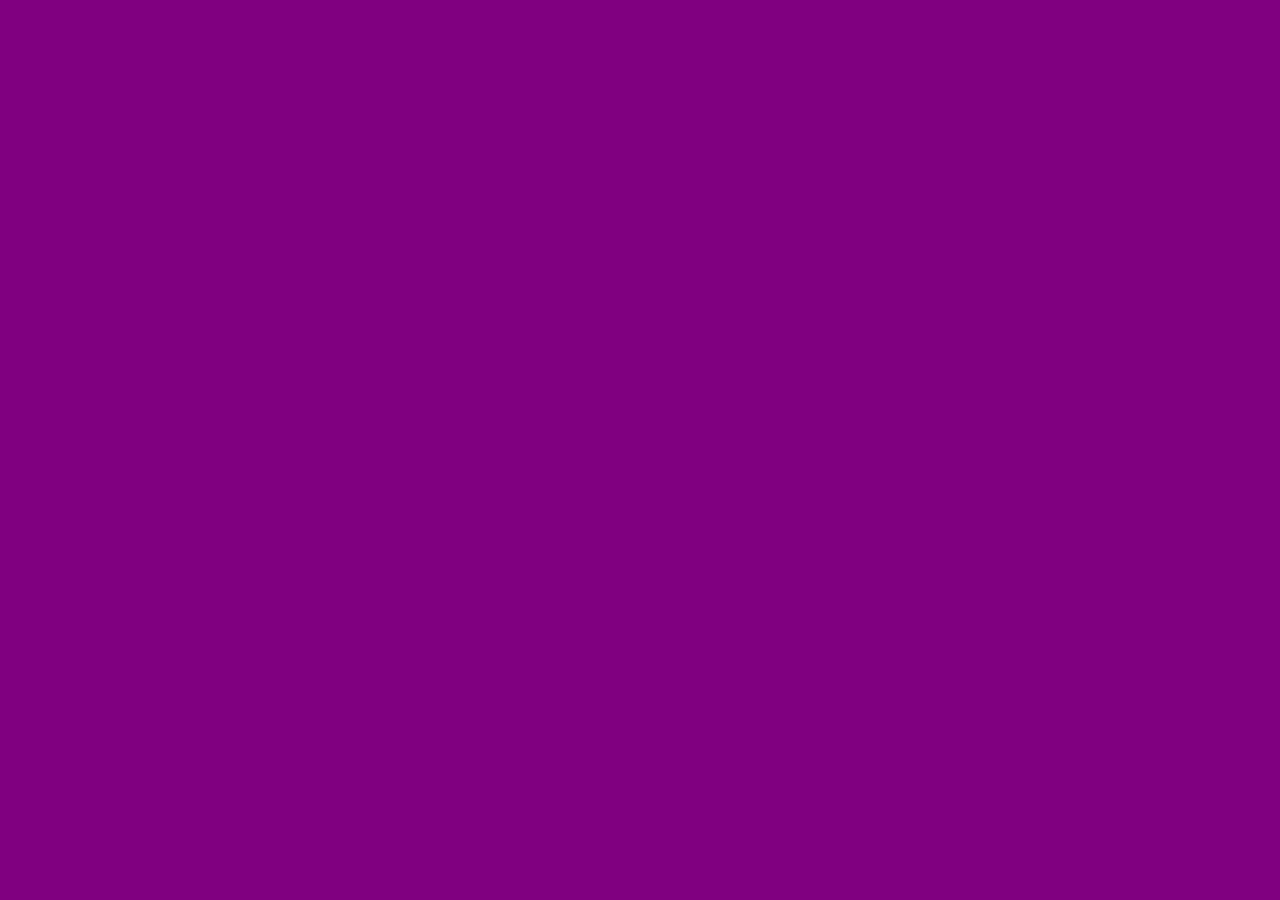
==== commit 4a5722a2: "website prep" ====
--- a/index.html
+++ b/index.html
@@ -1,107 +1,14 @@
-
 <!DOCTYPE html>
 <html lang="en">
 <head>
     <meta charset="UTF-8">
     <meta name="viewport" content="width=device-width, initial-scale=1.0">
-    <title>My Crafts Shop</title>
-
-    <style>
-        * {
-            box-sizing: border-box;
-        }
-
-        body {
-            margin: 0;
-            font-family: Arial, sans-serif;
-            background-color: #FCF8F5;
-            color: #292435;
-        }
-
-        header {
-            background-color: #292435;
-            color: #FCF8F5;
-            padding: 24px;
-            text-align: center;
-        }
-
-        header h1 {
-            margin: 0 0 10px;
-        }
-
-        nav a {
-            color: #DFA4CF;
-            text-decoration: none;
-            margin: 0 10px;
-        }
-
-        .hero {
-            text-align: center;
-            padding: 70px 20px;
-        }
-
-        .hero h2 {
-            font-size: 36px;
-            margin-bottom: 12px;
-        }
-
-        .hero p {
-            line-height: 1.7;
-        }
-
-        .shop-button {
-            display: inline-block;
-            margin-top: 18px;
-            padding: 13px 25px;
-            background-color: #8F7BB4;
-            color: white;
-            text-decoration: none;
-            border-radius: 25px;
-        }
-
-        footer {
-            background-color: #292435;
-            color: #FCF8F5;
-            text-align: center;
-            padding: 18px;
-        }
-    </style>
+    <title>Winksta Crafts Official Website</title>
+    <link rel="stylesheet" href="style.css">
+    <link rel="stylesheet" href="elements.css">
 </head>
-
 <body>
-
-    <header>
-        <h1>My Crafts Shop</h1>
-        <nav>
-            <a href="#home">Home</a>
-            <a href="#about">About</a>
-            <a href="#shop">Shop</a>
-        </nav>
-    </header>
-
-    <main>
-        <section class="hero" id="home">
-            <h2>Handmade with Love</h2>
-            <p>Discover beautiful handmade crafts, made with care
-               and creativity.</p>
-            <a class="shop-button" href="#shop">Explore Our Crafts</a>
-        </section>
-
-        <section class="hero" id="about">
-            <h2>Made with Creativity</h2>
-            <p>From crochet jewellery to beautiful bags and
-               unique gifts, there is something special for you.</p>
-        </section>
-
-        <section class="hero" id="shop">
-            <h2>Our Crafts</h2>
-            <p>Our handmade collection is coming soon!</p>
-        </section>
-    </main>
-
-    <footer>
-        <p>© 2026 My Crafts Shop. Made with love.</p>
-    </footer>
-
+    <div></div>
 </body>
-</html>
+    <script src="main.js"></script>
+</html>
--- a/style.css
+++ b/style.css
@@ -0,0 +1,22 @@
+*{
+    margin: 0;
+    padding: 0;
+    list-style: none;
+    text-decoration: none;
+    font-family: sans-serif;
+    font-size: 16px;
+    transition: 2s;
+    scroll-behavior: smooth;
+    color: white;
+}
+body{
+    position: fixed;
+    background-color: transparent;
+}
+div{
+    width: 100%;
+    height: 100%;
+    position: fixed;
+    overflow: hidden;
+    background-color: purple;
+}
--- a/elements.css
+++ b/elements.css
@@ -0,0 +1,4 @@
+.icons{
+    width: 25px;
+    height: 25px;
+}
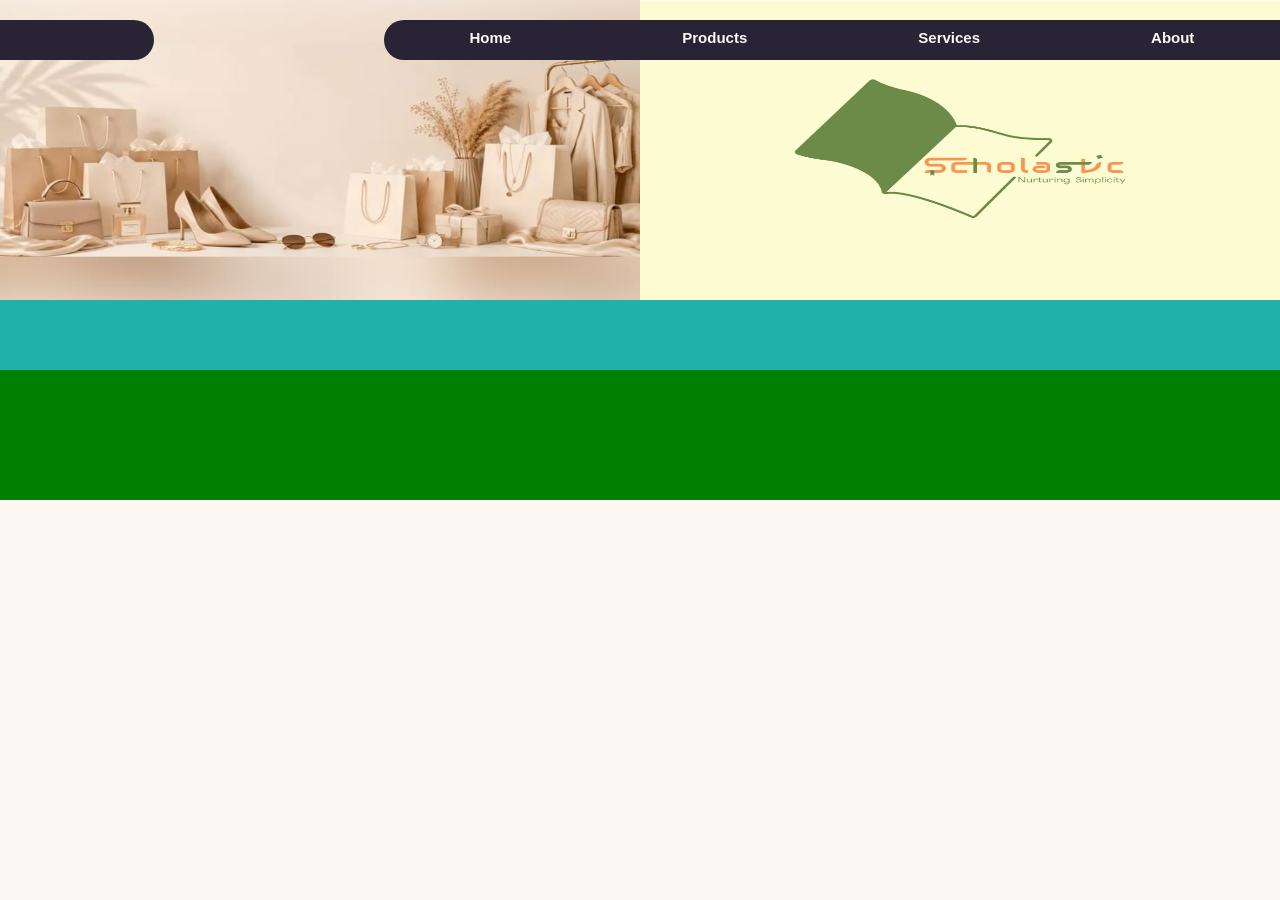
==== commit f2aaf949: "landing page with partially working hero banners" ====
--- a/index.html
+++ b/index.html
@@ -7,6 +7,15 @@
     <link rel="stylesheet" href="style.css">
     <link rel="stylesheet" href="elements.css">
 </head>
+    <!--Landingpage-->
+    <link rel="stylesheet" href="/Pages/LandingPage/landingpage.css">
+    <script src="/Pages/LandingPage/landingheader.js"></script>
+    <script src="/Pages/LandingPage/landingpage.js"></script>
+    <script src="/Pages/LandingPage/landingpagedata.js"></script>
+    <script src="/Pages/LandingPage/landingfooter.js"></script>
+        <!--Hero Banners-->
+        <link rel="stylesheet" href="Pages/LandingPage/LandingpageBanners/herobanners.css">
+        <script src="/Pages/LandingPage/LandingpageBanners/herobanners.js"></script>
 <body>
     <div></div>
 </body>
--- a/style.css
+++ b/style.css
@@ -4,10 +4,10 @@
     list-style: none;
     text-decoration: none;
     font-family: sans-serif;
-    font-size: 16px;
+    font-size: 15px;
     transition: 2s;
     scroll-behavior: smooth;
-    color: white;
+    color: #fcf8f5;
 }
 body{
     position: fixed;
@@ -18,5 +18,5 @@
     height: 100%;
     position: fixed;
     overflow: hidden;
-    background-color: purple;
+    background-color: #fcf8f5;
 }
--- a/elements.css
+++ b/elements.css
@@ -1,4 +1,12 @@
 .icons{
     width: 25px;
     height: 25px;
+}
+header{
+    width: 100%;
+    height: auto;
+    background-color: transparent;
+    position: absolute;
+    display:inline-flex;
+    top: 20px;
 }
--- a/Pages/LandingPage/landingpage.css
+++ b/Pages/LandingPage/landingpage.css
@@ -0,0 +1,99 @@
+/*--Header section--------------------------------------------------*/
+.shop-container{
+    width: 12%;
+    height: 40px;
+    background-color: #292435;
+    position: relative;
+    left: 0;
+    border-radius: 0px 50px 50px 0px; 
+}
+.landing-nav{
+    width: 70%;
+    height: 40px;
+    background-color: #292435;
+    position: relative;
+    margin-right: 0;
+    margin-left: auto;
+    border-radius: 50px 0px 0px 50px;
+    display: inline-flex;
+}
+.nav-sections{
+    margin: auto;
+}
+#sections:hover{
+    transition: 0.5s;
+    color: #dfa4c7;
+}
+#sections::after{
+    content: "";
+    width: 0%;
+    height: 3px;
+    display: block;
+    margin: auto;
+    background-color: #dfa4c7;
+    margin-top: 3px;
+}
+#sections:hover::after{
+    width: 20px;
+    height: 2px;
+    border-radius: 5px;
+    transition: 0.5s;
+}
+/*--Page content----------------------------------------------------*/
+.major{
+    width: 100%;
+    height: 500px;
+    position: fixed;
+    margin-top: 0px;
+    background-color: green;
+    overflow-x: hidden;
+    overflow-y: auto;
+}
+.heroBanner-div{
+    position: relative;
+    width: 100%;
+    height: 370px;
+    background-color: lightseagreen;
+    display: inline-flex;
+    overflow-x: auto;
+    overflow-y: hidden;
+}
+/*.hero-banner1{
+    left: 0;
+    position: absolute;
+    width: 100%;
+    height: 370px;
+    background-color: yellowgreen;
+}
+.hero-banner2{
+    left: 100%;
+    position: absolute;
+    width: 100%;
+    height: 370px;
+    background-color: #3256cd;
+}
+.hero-banner3{
+    left: 200%;
+    position: absolute;
+    width: 100%;
+    height: 370px;
+    background-color: #ab4b0a;
+}
+.hero-banner4{
+    left: 300%;
+    position: absolute;
+    width: 100%;
+    height: 370px;
+    background-color: #42173c;
+}
+.hero-banner5{
+    left: 400%;
+    position: absolute;
+    width: 100%;
+    height: 370px;
+    background-color: #5d178d;
+}
+h1{
+    font-size: 100px;
+    text-align: center;
+}*/
--- a/Pages/LandingPage/LandingpageBanners/herobanners.css
+++ b/Pages/LandingPage/LandingpageBanners/herobanners.css
@@ -0,0 +1,12 @@
+.heroBanner-holder{
+    position: relative;
+    width: 80%;
+    height: 300px;
+    background-color: red;
+}
+.herobanner-img{
+    position: relative;
+    display: block;
+    width: 100%;
+    height: 100%;
+}
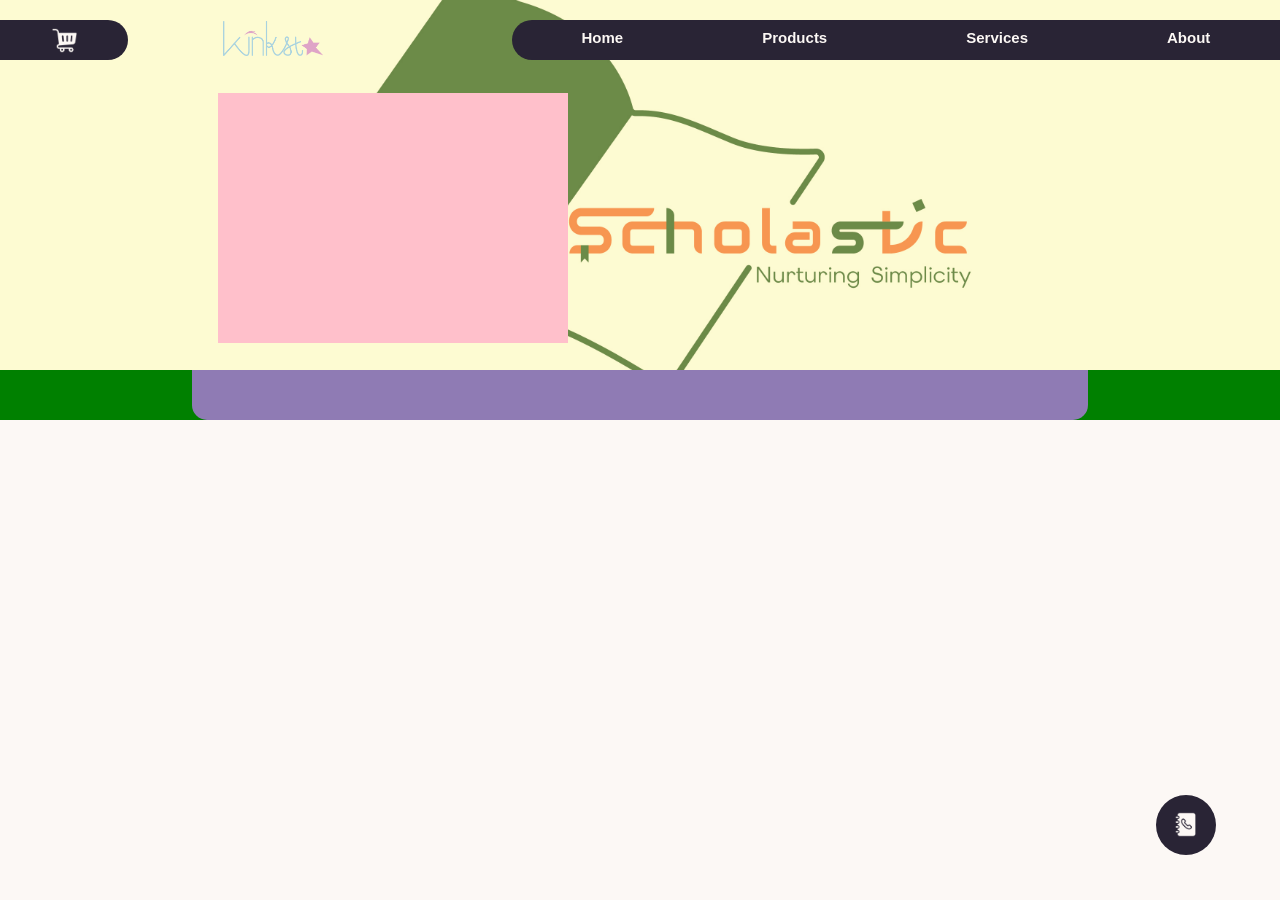
==== commit 88df0b69: "vertical contact list" ====
--- a/index.html
+++ b/index.html
@@ -12,6 +12,7 @@
     <script src="/Pages/LandingPage/landingheader.js"></script>
     <script src="/Pages/LandingPage/landingpage.js"></script>
     <script src="/Pages/LandingPage/landingpagedata.js"></script>
+    <script src="/Pages/LandingPage/landingcontacts.js"></script>
     <script src="/Pages/LandingPage/landingfooter.js"></script>
         <!--Hero Banners-->
         <link rel="stylesheet" href="Pages/LandingPage/LandingpageBanners/herobanners.css">
--- a/Pages/LandingPage/landingpage.css
+++ b/Pages/LandingPage/landingpage.css
@@ -1,14 +1,24 @@
 /*--Header section--------------------------------------------------*/
 .shop-container{
-    width: 12%;
+    width: 10%;
     height: 40px;
     background-color: #292435;
     position: relative;
     left: 0;
     border-radius: 0px 50px 50px 0px; 
+    display: inline-flex;
+}
+#cart-icon{
+    margin: auto;
+}
+a, #logo{
+    position: relative;
+    width: 100px;
+    height: auto;
+    margin: auto;
 }
 .landing-nav{
-    width: 70%;
+    width: 60%;
     height: 40px;
     background-color: #292435;
     position: relative;
@@ -42,7 +52,7 @@
 /*--Page content----------------------------------------------------*/
 .major{
     width: 100%;
-    height: 500px;
+    height: auto;
     position: fixed;
     margin-top: 0px;
     background-color: green;
@@ -50,50 +60,73 @@
     overflow-y: auto;
 }
 .heroBanner-div{
-    position: relative;
     width: 100%;
     height: 370px;
     background-color: lightseagreen;
-    display: inline-flex;
-    overflow-x: auto;
-    overflow-y: hidden;
+    display: block;
+    overflow: hidden;
 }
-/*.hero-banner1{
-    left: 0;
+
+.our-values-holder{
+    position: relative;
+    width: 70%;
+    height: 50px;
+    background-color: #8f7bb4;
+    left: 15%;
+    border-radius: 0px 0px 15px 15px;
+}
+/*--Contacts div------------------------------------------------------------*/
+.contacts-holder{
+    width: 60px;
+    height: 80%;
+    background-color: transparent;
+    position: fixed;
+    bottom: 5%;
+    right: 5%;
+}
+.open-contacts-btn{
+    width: 60px;
+    height: 60px;
+    background-color: #292435;
     position: absolute;
+    bottom: 0;
+    border-radius: 50px;
+    display: block;
+}
+.close-contacts-btn{
+     width: 60px;
+    height: 60px;
+    background-color: #292435;
+    position: absolute;
+    bottom: 0;
+    border-radius: 50px;
+    display: none;
+}
+#winksta-contacts{
+    padding: 17px;
+}
+.contacts-wrapper{
+    position: absolute;
+    width: 40px;
+    height: 0%;
+    background-color: #8f7bb4;
+    border-radius: 50px 50px 0px 0px;
+    right: 30px;
+    left: 10px;
+    bottom: 45px;
+}
+.contact-icons-container{
+    height: 98%;
+    background-color: transparent;
+    position: absolute;
+    bottom: 8px;
+    display: flex;
+    flex-direction: column;
     width: 100%;
-    height: 370px;
-    background-color: yellowgreen;
 }
-.hero-banner2{
-    left: 100%;
-    position: absolute;
-    width: 100%;
-    height: 370px;
-    background-color: #3256cd;
-}
-.hero-banner3{
-    left: 200%;
-    position: absolute;
-    width: 100%;
-    height: 370px;
-    background-color: #ab4b0a;
-}
-.hero-banner4{
-    left: 300%;
-    position: absolute;
-    width: 100%;
-    height: 370px;
-    background-color: #42173c;
-}
-.hero-banner5{
-    left: 400%;
-    position: absolute;
-    width: 100%;
-    height: 370px;
-    background-color: #5d178d;
-}
-h1{
-    font-size: 100px;
-    text-align: center;
-}*/+#winksta-contact-icons{
+    padding-top: 10px;
+    padding-bottom: 5px;
+    align-items: center;
+    margin-left: calc((100% - 25px) / 2);
+}
--- a/Pages/LandingPage/LandingpageBanners/herobanners.css
+++ b/Pages/LandingPage/LandingpageBanners/herobanners.css
@@ -1,12 +1,66 @@
-.heroBanner-holder{
+.heroBanner-div {
+    width: 100%;
+    height: 370px;
     position: relative;
-    width: 80%;
-    height: 300px;
+    overflow: hidden;
+    display: flex;
+}
+
+.heroBanner-holder {
+    width: 100%;
+    height: 370px;
+    flex: 0 0 100%;
+    position: relative;
     background-color: red;
+    animation: scrollImages 35s ease 1s infinite;
 }
-.herobanner-img{
-    position: relative;
+
+.herobanner-img {
     display: block;
     width: 100%;
     height: 100%;
+    object-fit: cover;
+}
+
+@keyframes scrollImages {
+    0%, 16% {
+        transform: translateX(0);
+    }
+
+    20%, 36% {
+        transform: translateX(-100%);
+    }
+
+    40%, 56% {
+        transform: translateX(-200%);
+    }
+
+    60%, 76% {
+        transform: translateX(-300%);
+    }
+
+    80%, 96% {
+        transform: translateX(-400%);
+    }
+
+    100% {
+        transform: translateX(-500%);
+    }
+}
+/*How the timing works
+The animation lasts 35s for one complete cycle.
+- 0–16%: Banner 1 stays visible.
+- 20–36%: Banner 2 stays visible.
+- 40–56%: Banner 3 stays visible.
+- 60–76%: Banner 4 stays visible.
+- 80–96%: Banner 5 stays visible.
+The movement between banners happens during the gaps between these ranges.*/
+
+.herotextHolderdiv{
+    width: 350px;
+    height: 250px;
+    background-color: pink;
+    position: absolute;
+    left: 17%;
+    top: 25%;
 }
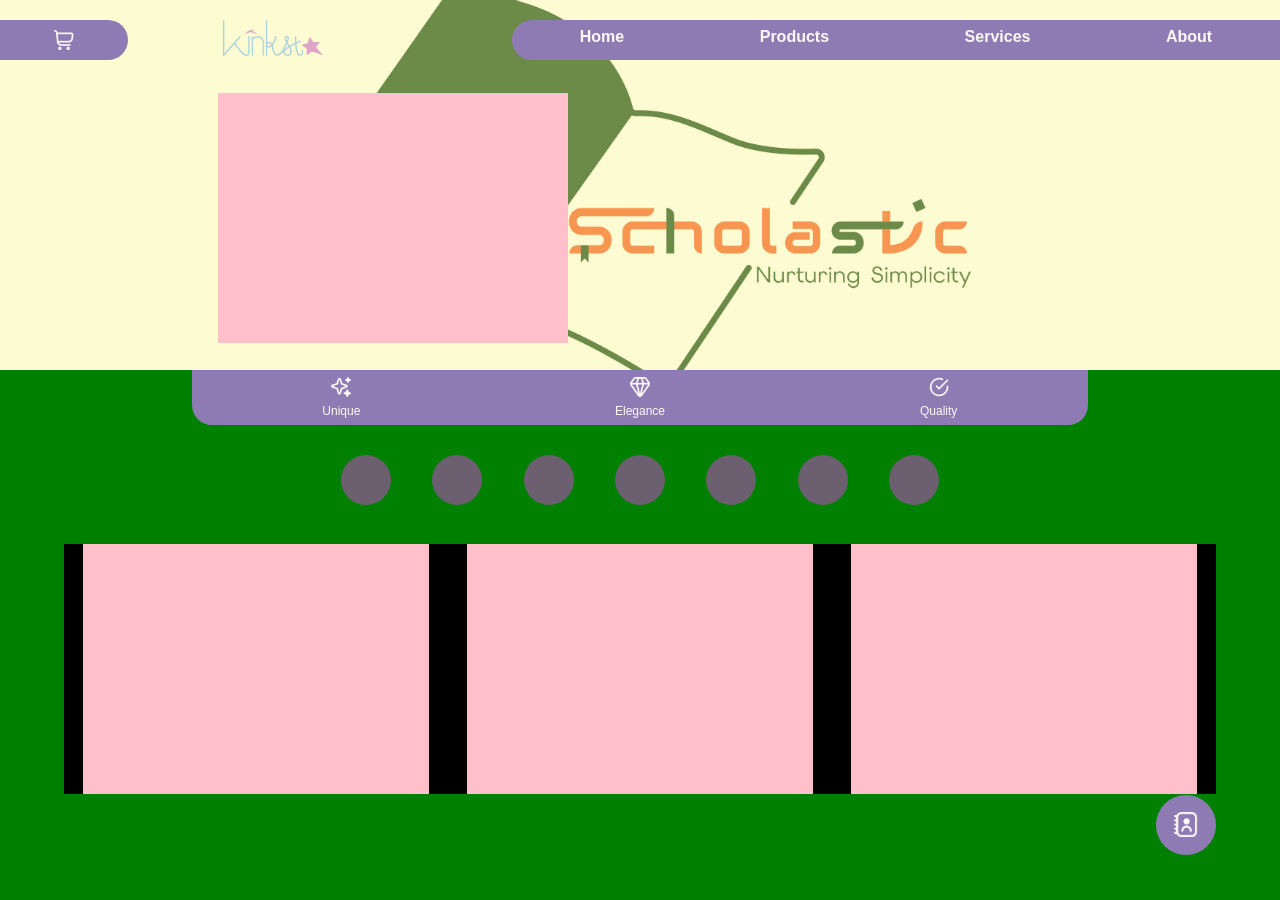
==== commit 94e4f28f: "Upto featured items" ====
--- a/index.html
+++ b/index.html
@@ -14,9 +14,15 @@
     <script src="/Pages/LandingPage/landingpagedata.js"></script>
     <script src="/Pages/LandingPage/landingcontacts.js"></script>
     <script src="/Pages/LandingPage/landingfooter.js"></script>
+
         <!--Hero Banners-->
         <link rel="stylesheet" href="Pages/LandingPage/LandingpageBanners/herobanners.css">
         <script src="/Pages/LandingPage/LandingpageBanners/herobanners.js"></script>
+
+        <!--Featured items-->
+        <link rel="stylesheet" href="/Pages/LandingPage/LandingpageFeatureditems/featureditems.css">
+        <script src="/Pages/LandingPage/LandingpageFeatureditems/featureditems.js"></script>
+
 <body>
     <div></div>
 </body>
--- a/style.css
+++ b/style.css
@@ -4,7 +4,7 @@
     list-style: none;
     text-decoration: none;
     font-family: sans-serif;
-    font-size: 15px;
+    font-size: 16px;
     transition: 2s;
     scroll-behavior: smooth;
     color: #fcf8f5;
--- a/elements.css
+++ b/elements.css
@@ -1,6 +1,6 @@
 .icons{
-    width: 25px;
-    height: 25px;
+    width: 20px;
+    height: 20px;
 }
 header{
     width: 100%;
--- a/Pages/LandingPage/landingpage.css
+++ b/Pages/LandingPage/landingpage.css
@@ -2,7 +2,7 @@
 .shop-container{
     width: 10%;
     height: 40px;
-    background-color: #292435;
+    background-color: #8f7bb4;
     position: relative;
     left: 0;
     border-radius: 0px 50px 50px 0px; 
@@ -20,7 +20,7 @@
 .landing-nav{
     width: 60%;
     height: 40px;
-    background-color: #292435;
+    background-color: #8f7bb4;
     position: relative;
     margin-right: 0;
     margin-left: auto;
@@ -54,7 +54,8 @@
     width: 100%;
     height: auto;
     position: fixed;
-    margin-top: 0px;
+    top: 0;
+    bottom: 0;
     background-color: green;
     overflow-x: hidden;
     overflow-y: auto;
@@ -67,14 +68,69 @@
     overflow: hidden;
 }
 
+/*--brand values-----------------------------------------------------------*/
 .our-values-holder{
     position: relative;
     width: 70%;
-    height: 50px;
+    height: 55px;
     background-color: #8f7bb4;
     left: 15%;
-    border-radius: 0px 0px 15px 15px;
+    border-radius: 0px 0px 20px 20px;
+    display: inline-flex;
 }
+.elegance, .unique, .quality{
+    position: relative;
+    display: flex;
+    flex-direction: column;
+    align-items: center;
+    background-color: transparent;
+    margin-top: 7px;
+}
+#values{
+    margin-top: 7px;
+    font-size: 12px;
+}
+
+/*--featured categories---------------------------------------------*/
+.featured-categories-container{
+    width: 50%;
+    height: auto;
+    background-color: transparent;
+    position: relative;
+    margin-top: 30px;
+    display: inline-flex;
+    left: 25%;
+}
+.featured-category{
+    position: relative;
+    width: 50px;
+    height: 50px;
+    background-color: #6B5F70;
+    border-radius: 50px;
+    margin: auto;
+}
+#featured-icons{
+    padding: 13px;
+}
+/*--Arrivals------------------------------------------------------------*/
+.new-arrivals-container{
+    margin-top: 35px;
+    width: 90%;
+    left: 5%;
+    height: auto;
+    position: relative;
+    background-color: black;
+    margin-bottom: 100px;
+    display: inline-flex;
+}
+.new-arrival-item{
+    position: relative;
+    width: 30%;
+    height: 250px;
+    background-color: pink;
+    margin: auto;
+}
+
 /*--Contacts div------------------------------------------------------------*/
 .contacts-holder{
     width: 60px;
@@ -87,29 +143,31 @@
 .open-contacts-btn{
     width: 60px;
     height: 60px;
-    background-color: #292435;
+    background-color: #8f7bb4;
     position: absolute;
     bottom: 0;
     border-radius: 50px;
     display: block;
 }
 .close-contacts-btn{
-     width: 60px;
+    width: 60px;
     height: 60px;
-    background-color: #292435;
+    background-color: #8f7bb4;
     position: absolute;
     bottom: 0;
     border-radius: 50px;
     display: none;
 }
 #winksta-contacts{
+    width: 25px;
+    height: 25px;
     padding: 17px;
 }
 .contacts-wrapper{
     position: absolute;
     width: 40px;
     height: 0%;
-    background-color: #8f7bb4;
+    background-color: #8f7bb4b0;
     border-radius: 50px 50px 0px 0px;
     right: 30px;
     left: 10px;
@@ -128,5 +186,5 @@
     padding-top: 10px;
     padding-bottom: 5px;
     align-items: center;
-    margin-left: calc((100% - 25px) / 2);
+    margin-left: calc((100% - 20px) / 2);
 }
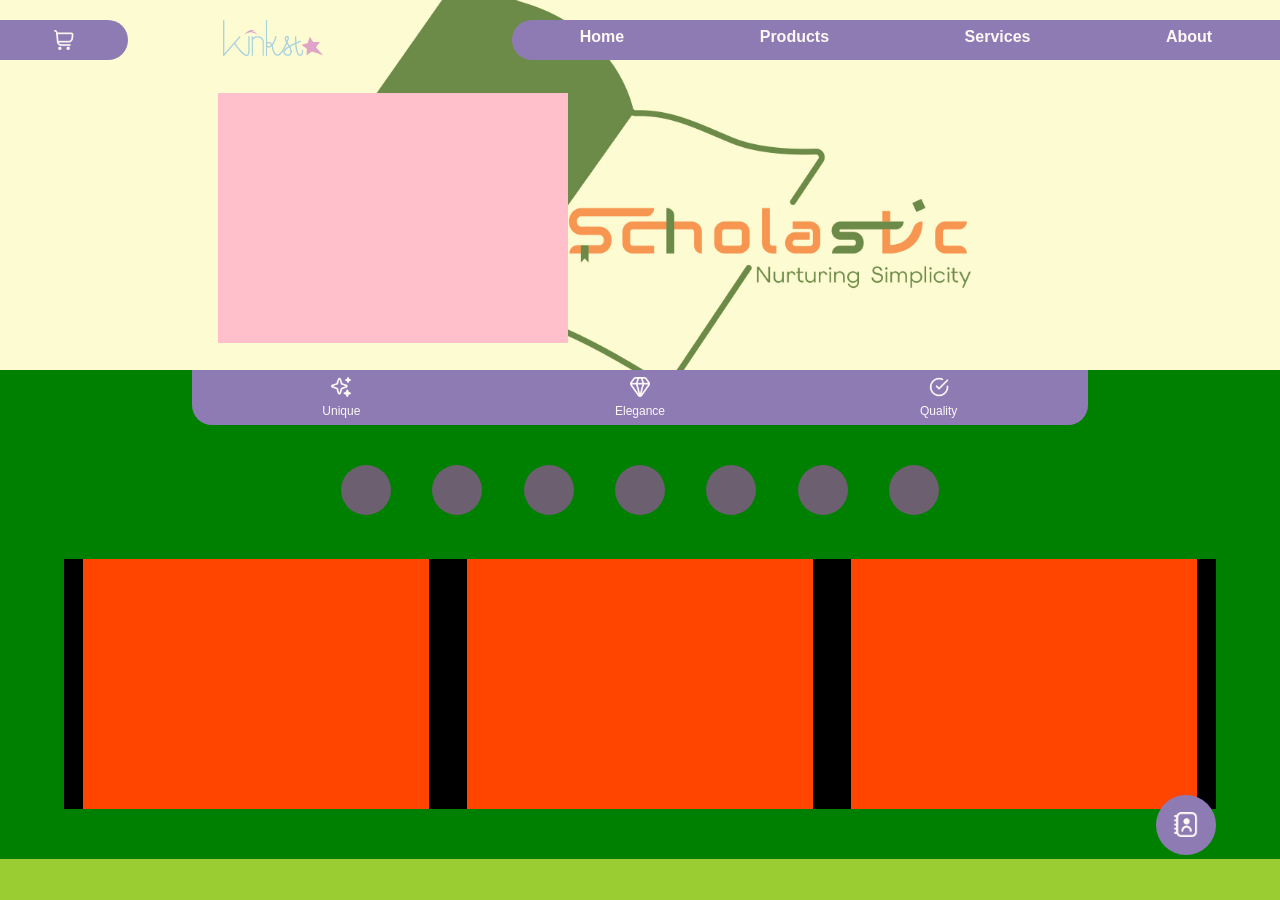
==== commit d47380df: "YLan" ====
--- a/index.html
+++ b/index.html
@@ -19,9 +19,13 @@
         <link rel="stylesheet" href="Pages/LandingPage/LandingpageBanners/herobanners.css">
         <script src="/Pages/LandingPage/LandingpageBanners/herobanners.js"></script>
 
-        <!--Featured items-->
-        <link rel="stylesheet" href="/Pages/LandingPage/LandingpageFeatureditems/featureditems.css">
-        <script src="/Pages/LandingPage/LandingpageFeatureditems/featureditems.js"></script>
+        <!--New arrival items-->
+        <link rel="stylesheet" href="/Pages/LandingPage/LandingPageNewArrivals/LPnewarrivals.css">
+        <script src="/Pages/LandingPage/LandingPageNewArrivals/LPnewarrivals.js"></script>
+
+        <!--Landing page Collection-->
+        <link rel="stylesheet" href="/Pages/LandingPage/LPcollections/LPcollection.css">
+        <script src="/Pages/LandingPage/LPcollections/LPcollection.js"></script>
 
 <body>
     <div></div>
--- a/Pages/LandingPage/landingpage.css
+++ b/Pages/LandingPage/landingpage.css
@@ -97,7 +97,7 @@
     height: auto;
     background-color: transparent;
     position: relative;
-    margin-top: 30px;
+    margin-top: 40px;
     display: inline-flex;
     left: 25%;
 }
@@ -112,25 +112,25 @@
 #featured-icons{
     padding: 13px;
 }
-/*--Arrivals------------------------------------------------------------*/
+/*New arrivals------------------------------------------------------------*/
 .new-arrivals-container{
-    margin-top: 35px;
+    position: relative;
+    background-color: black;
     width: 90%;
     left: 5%;
-    height: auto;
-    position: relative;
-    background-color: black;
-    margin-bottom: 100px;
+    height: 250px;
+    margin-top: 40px;
+    margin-bottom: 50px;
     display: inline-flex;
 }
-.new-arrival-item{
+/*--Collections-------------------------------------------------------------*/
+.landingpagecollection{
+    width: 100%;
+    background-color: saddlebrown;
+    height: 270px;
     position: relative;
-    width: 30%;
-    height: 250px;
-    background-color: pink;
-    margin: auto;
+    margin-bottom: 50px;
 }
-
 /*--Contacts div------------------------------------------------------------*/
 .contacts-holder{
     width: 60px;
--- a/Pages/LandingPage/LandingPageNewArrivals/LPnewarrivals.css
+++ b/Pages/LandingPage/LandingPageNewArrivals/LPnewarrivals.css
@@ -0,0 +1,7 @@
+.new-arrivals{
+    width: 30%;
+    height: 250px;
+    background-color: orangered;
+    position: relative;
+    margin: auto;
+}
--- a/Pages/LandingPage/LPcollections/LPcollection.css
+++ b/Pages/LandingPage/LPcollections/LPcollection.css
@@ -0,0 +1,6 @@
+.LP-collectionholder{
+    width: 100%;
+    background-color: yellowgreen;
+    height: 270px;
+    position: relative;
+}
